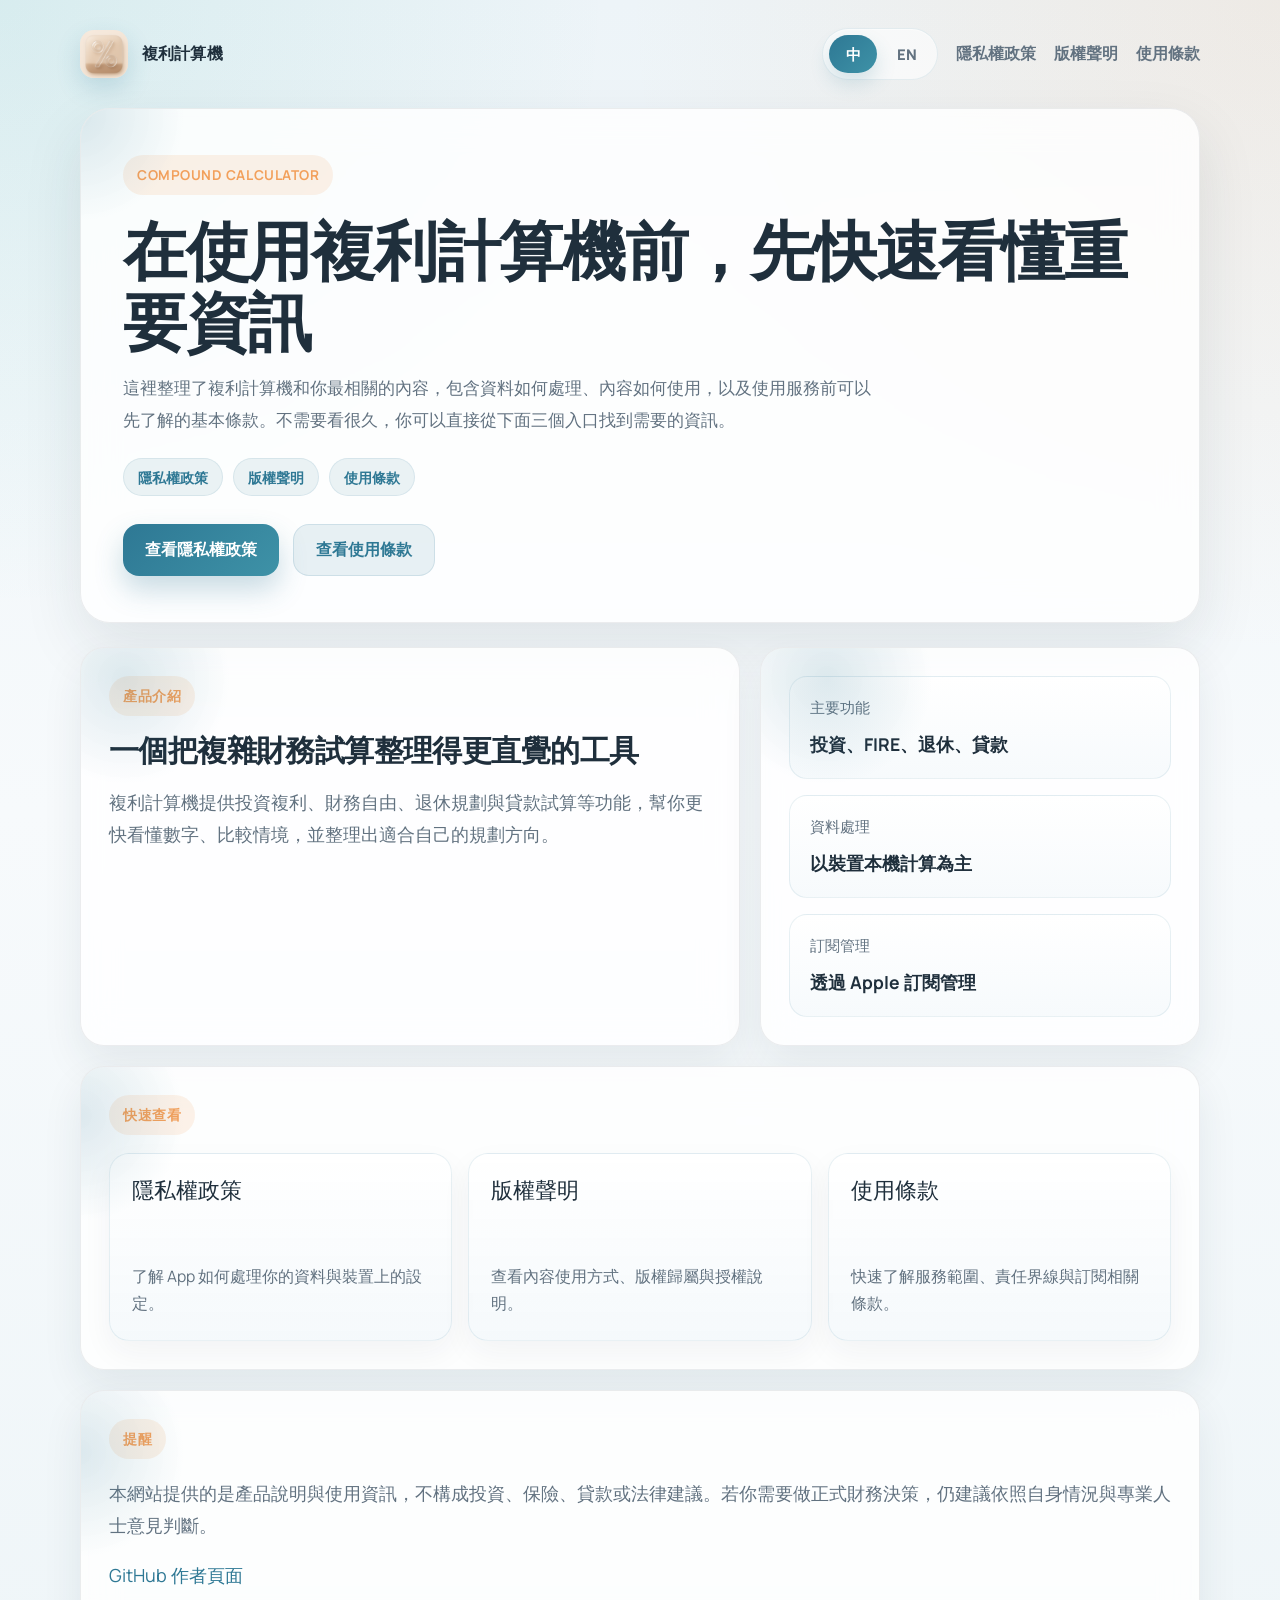
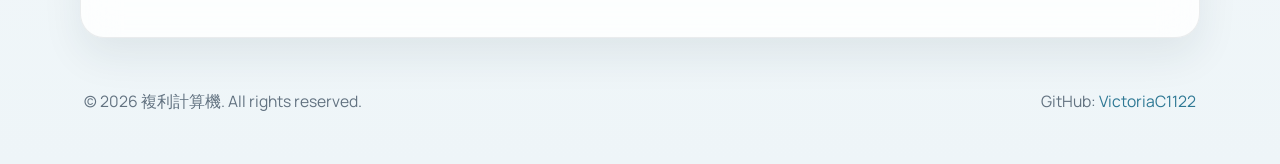
==== index.html @ ba9d3acc "Refine home copy and align legal cards" ====
<!doctype html>
<html lang="zh-Hant" data-page="home">
<head>
  <meta charset="utf-8">
  <meta name="viewport" content="width=device-width, initial-scale=1">
  <title>複利計算機｜隱私與使用說明</title>
  <meta name="description" content="複利計算機的官方網站，提供隱私權政策、版權聲明與產品使用說明。">
  <link rel="icon" type="image/png" href="assets/app-icon.png">
  <link rel="preconnect" href="https://fonts.googleapis.com">
  <link rel="preconnect" href="https://fonts.gstatic.com" crossorigin>
  <link href="https://fonts.googleapis.com/css2?family=Playfair+Display:wght@600;700&family=Manrope:wght@400;500;600;700;800&display=swap" rel="stylesheet">
  <link rel="stylesheet" href="styles.css">
</head>
<body>
  <div class="site-shell">
    <header class="hero">
      <nav class="topbar">
        <a class="brand" href="./index.html">
          <img src="assets/app-icon.png" alt="複利計算機 App Icon" class="brand-icon">
          <span data-i18n="brandName">複利計算機</span>
        </a>
        <div class="topbar-actions">
          <div class="lang-switcher" role="group" aria-label="Language switcher">
            <button class="lang-btn active" type="button" data-lang="zh">中</button>
            <button class="lang-btn" type="button" data-lang="en">EN</button>
          </div>
          <div class="nav-links">
            <a href="./privacy.html" data-i18n="navPrivacy">隱私權政策</a>
            <a href="./copyright.html" data-i18n="navCopyright">版權聲明</a>
            <a href="./terms.html" data-i18n="navTerms">使用條款</a>
          </div>
        </div>
      </nav>

      <section class="hero-panel deluxe">
        <div class="eyebrow" data-i18n="heroEyebrow">Compound Calculator</div>
        <h1 data-i18n="heroTitle">在使用複利計算機前，先快速看懂重要資訊</h1>
        <p class="hero-copy" data-i18n="heroCopy">
          這裡整理了複利計算機和你最相關的內容，包含資料如何處理、內容如何使用，以及使用服務前可以先了解的基本條款。
          不需要看很久，你可以直接從下面三個入口找到需要的資訊。
        </p>
        <div class="hero-highlights">
          <span data-i18n="highlightOne">Privacy Policy</span>
          <span data-i18n="highlightTwo">Copyright Notice</span>
          <span data-i18n="highlightThree">Terms of Use</span>
        </div>
        <div class="hero-actions">
          <a class="button primary" href="./privacy.html" data-i18n="ctaPrivacy">查看隱私權政策</a>
          <a class="button secondary" href="./terms.html" data-i18n="ctaTerms">查看使用條款</a>
        </div>
      </section>
    </header>

    <main class="content-grid">
      <section class="card card-feature">
        <div class="card-kicker" data-i18n="featureEyebrow">產品介紹</div>
        <h2 data-i18n="featureTitle">一個把複雜財務試算整理得更直覺的工具</h2>
        <p data-i18n="featureCopy">
          複利計算機提供投資複利、財務自由、退休規劃與貸款試算等功能，
          幫你更快看懂數字、比較情境，並整理出適合自己的規劃方向。
        </p>
      </section>

      <section class="card metrics-card">
        <div class="metric">
          <span class="metric-label" data-i18n="metricOneLabel">主要功能</span>
          <strong data-i18n="metricOneValue">投資、FIRE、退休、貸款</strong>
        </div>
        <div class="metric">
          <span class="metric-label" data-i18n="metricTwoLabel">資料處理</span>
          <strong data-i18n="metricTwoValue">以裝置本機計算為主</strong>
        </div>
        <div class="metric">
          <span class="metric-label" data-i18n="metricThreeLabel">訂閱管理</span>
          <strong data-i18n="metricThreeValue">透過 Apple 訂閱管理</strong>
        </div>
      </section>

      <section class="card legal-card-group">
        <div class="card-kicker" data-i18n="linksEyebrow">快速查看</div>
        <div class="legal-grid">
          <a class="legal-link-card" href="./privacy.html">
            <span class="legal-link-title" data-i18n="linksPrivacy">隱私權政策</span>
            <span class="legal-link-copy" data-i18n="linksPrivacyCopy">了解 App 如何處理你的資料與裝置上的設定。</span>
          </a>
          <a class="legal-link-card" href="./copyright.html">
            <span class="legal-link-title" data-i18n="linksCopyright">版權聲明</span>
            <span class="legal-link-copy" data-i18n="linksCopyrightCopy">查看內容使用方式、版權歸屬與授權說明。</span>
          </a>
          <a class="legal-link-card" href="./terms.html">
            <span class="legal-link-title" data-i18n="linksTerms">使用條款</span>
            <span class="legal-link-copy" data-i18n="linksTermsCopy">快速了解服務範圍、責任界線與訂閱相關條款。</span>
          </a>
        </div>
      </section>

      <section class="card note-card">
        <div class="card-kicker" data-i18n="noteEyebrow">提醒</div>
        <p data-i18n="noteCopy">
          本網站提供的是產品說明與使用資訊，不構成投資、保險、貸款或法律建議。
          若你需要做正式財務決策，仍建議依照自身情況與專業人士意見判斷。
        </p>
        <p class="note-link-row"><a href="https://github.com/VictoriaC1122" target="_blank" rel="noreferrer" data-i18n="linksGithub">GitHub 作者頁面</a></p>
      </section>
    </main>

    <footer class="site-footer">
      <p data-i18n="footerCopy">© 2026 複利計算機. All rights reserved.</p>
      <p data-i18n="footerGithub">GitHub: <a href="https://github.com/VictoriaC1122" target="_blank" rel="noreferrer">VictoriaC1122</a></p>
    </footer>
  </div>
  <script src="script.js"></script>
</body>
</html>
---- styles.css ----
:root {
  --primary: #2e7894;
  --secondary: #1aa89e;
  --accent: #f2a05c;
  --success: #2ca458;
  --warning: #c85a42;
  --bg: #f3f7fa;
  --card: rgba(255, 255, 255, 0.82);
  --line: rgba(15, 27, 39, 0.08);
  --text: #1f2f3c;
  --subtext: #627280;
  --hero-glow: rgba(46, 120, 148, 0.16);
  --radius-xl: 30px;
  --radius-lg: 24px;
  --radius-md: 18px;
  --shadow-soft: 0 24px 60px rgba(31, 47, 60, 0.10);
  --shadow-card: 0 18px 40px rgba(31, 47, 60, 0.08);
}

* {
  box-sizing: border-box;
}

html {
  scroll-behavior: smooth;
}

body {
  margin: 0;
  min-height: 100vh;
  color: var(--text);
  background:
    radial-gradient(circle at top left, rgba(26, 168, 158, 0.10), transparent 28%),
    radial-gradient(circle at top right, rgba(242, 160, 92, 0.12), transparent 30%),
    linear-gradient(180deg, #edf4f8 0%, #f7fafc 46%, #eef5f8 100%);
  font-family: "Manrope", "Avenir Next", "SF Pro Display", "PingFang TC", "Noto Sans TC", sans-serif;
  font-size: 18px;
  line-height: 1.78;
}

a {
  color: var(--primary);
  text-decoration: none;
}

a:hover {
  text-decoration: underline;
}

.site-shell {
  width: min(1120px, calc(100% - 32px));
  margin: 0 auto;
  padding: 28px 0 48px;
}

.topbar {
  display: flex;
  align-items: center;
  justify-content: space-between;
  gap: 24px;
  margin-bottom: 28px;
}

.topbar-actions {
  display: flex;
  align-items: center;
  gap: 18px;
  flex-wrap: wrap;
}

.brand {
  display: inline-flex;
  align-items: center;
  gap: 14px;
  color: var(--text);
  font-weight: 700;
  font-size: 1.02rem;
  letter-spacing: 0.01em;
}

.brand:hover {
  text-decoration: none;
}

.brand-icon {
  width: 48px;
  height: 48px;
  border-radius: 14px;
  box-shadow: 0 10px 24px rgba(46, 120, 148, 0.20);
}

.nav-links {
  display: flex;
  align-items: center;
  gap: 18px;
  flex-wrap: wrap;
}

.lang-switcher {
  display: inline-flex;
  align-items: center;
  gap: 6px;
  padding: 6px;
  border-radius: 999px;
  background: rgba(255, 255, 255, 0.58);
  border: 1px solid rgba(46, 120, 148, 0.10);
  box-shadow: inset 0 1px 0 rgba(255, 255, 255, 0.45);
}

.lang-btn {
  appearance: none;
  border: 0;
  min-width: 48px;
  height: 38px;
  border-radius: 999px;
  background: transparent;
  color: var(--subtext);
  font: inherit;
  font-size: 0.92rem;
  font-weight: 800;
  cursor: pointer;
  transition: all 0.18s ease;
}

.lang-btn.active {
  background: linear-gradient(135deg, var(--primary), #3e92a7);
  color: #fff;
  box-shadow: 0 10px 20px rgba(46, 120, 148, 0.18);
}

.nav-links a {
  color: var(--subtext);
  font-weight: 600;
  font-size: 0.98rem;
}

.nav-links a[aria-current="page"] {
  color: var(--primary);
}

.hero,
.subpage-hero {
  position: relative;
}

.hero-panel,
.doc-card,
.card {
  position: relative;
  overflow: hidden;
  border: 1px solid var(--line);
  background: var(--card);
  backdrop-filter: blur(18px);
  -webkit-backdrop-filter: blur(18px);
  box-shadow: var(--shadow-card);
}

.hero-panel {
  padding: 40px;
  border-radius: var(--radius-xl);
  box-shadow: var(--shadow-soft);
}

.hero-panel.deluxe {
  padding: 46px 42px;
}

.hero-panel::before,
.doc-card::before,
.card::before {
  content: "";
  position: absolute;
  inset: -20% auto auto -10%;
  width: 220px;
  height: 220px;
  background: radial-gradient(circle, var(--hero-glow), transparent 68%);
  pointer-events: none;
}

.hero-panel.compact {
  padding: 34px 36px;
}

.eyebrow,
.card-kicker {
  display: inline-flex;
  align-items: center;
  padding: 8px 14px;
  border-radius: 999px;
  background: rgba(242, 160, 92, 0.14);
  color: var(--accent);
  font-size: 0.85rem;
  font-weight: 700;
  letter-spacing: 0.04em;
  text-transform: uppercase;
}

h1,
h2 {
  margin: 0;
  letter-spacing: -0.02em;
}

h1 {
  margin-top: 18px;
  font-family: "Playfair Display", "Times New Roman", serif;
  font-size: clamp(2.2rem, 5vw, 4.2rem);
  line-height: 1.1;
}

h2 {
  margin-top: 14px;
  font-family: "Playfair Display", "Times New Roman", serif;
  font-size: clamp(1.28rem, 2.4vw, 1.85rem);
  line-height: 1.28;
}

.hero-copy,
.card p,
.doc-card p,
.doc-card li {
  color: var(--subtext);
}

.hero-copy {
  max-width: 760px;
  margin: 18px 0 0;
  font-size: 1.08rem;
  line-height: 1.86;
}

.hero-actions {
  display: flex;
  gap: 14px;
  flex-wrap: wrap;
  margin-top: 28px;
}

.compact-actions {
  margin-top: 20px;
}

.hero-highlights {
  display: flex;
  flex-wrap: wrap;
  gap: 10px;
  margin-top: 22px;
}

.hero-highlights span {
  display: inline-flex;
  align-items: center;
  min-height: 38px;
  padding: 0 14px;
  border-radius: 999px;
  background: rgba(46, 120, 148, 0.09);
  border: 1px solid rgba(46, 120, 148, 0.10);
  color: var(--primary);
  font-size: 0.88rem;
  font-weight: 700;
}

.button {
  display: inline-flex;
  align-items: center;
  justify-content: center;
  min-height: 52px;
  padding: 0 22px;
  border-radius: 16px;
  font-weight: 700;
  font-size: 0.98rem;
  transition: transform 0.18s ease, box-shadow 0.18s ease, opacity 0.18s ease;
}

.button:hover {
  text-decoration: none;
  transform: translateY(-1px);
}

.button.primary {
  color: #fff;
  background: linear-gradient(135deg, var(--primary), #3e92a7);
  box-shadow: 0 14px 28px rgba(46, 120, 148, 0.26);
}

.button.secondary {
  color: var(--primary);
  background: rgba(46, 120, 148, 0.10);
  border: 1px solid rgba(46, 120, 148, 0.14);
}

.content-grid {
  display: grid;
  grid-template-columns: 1.2fr 0.8fr;
  gap: 20px;
  margin-top: 24px;
}

.card {
  border-radius: var(--radius-lg);
  padding: 28px;
}

.metrics-card {
  display: grid;
  gap: 16px;
}

.metric {
  padding: 18px 20px;
  border-radius: 18px;
  background: linear-gradient(180deg, rgba(255, 255, 255, 0.7), rgba(243, 248, 251, 0.7));
  border: 1px solid rgba(46, 120, 148, 0.10);
}

.metric-label {
  display: block;
  margin-bottom: 6px;
  color: var(--subtext);
  font-size: 0.94rem;
}

.metric strong {
  font-size: 1.1rem;
  line-height: 1.42;
}

.links-card,
.note-card {
  min-height: 100%;
}

.legal-card-group,
.note-card {
  grid-column: 1 / -1;
}

.legal-grid {
  display: grid;
  grid-template-columns: repeat(3, minmax(0, 1fr));
  gap: 16px;
  margin-top: 18px;
}

.legal-link-card {
  display: flex;
  flex-direction: column;
  justify-content: space-between;
  min-height: 188px;
  padding: 22px;
  border-radius: 20px;
  background: linear-gradient(180deg, rgba(255, 255, 255, 0.78), rgba(243, 248, 251, 0.82));
  border: 1px solid rgba(46, 120, 148, 0.10);
  box-shadow: 0 12px 30px rgba(31, 47, 60, 0.05);
  color: var(--text);
}

.legal-link-card:hover {
  text-decoration: none;
  transform: translateY(-2px);
  box-shadow: 0 18px 36px rgba(31, 47, 60, 0.08);
}

.legal-link-title {
  display: block;
  font-family: "Playfair Display", "Times New Roman", serif;
  font-size: 1.38rem;
  line-height: 1.24;
  color: var(--text);
}

.legal-link-copy {
  display: block;
  margin-top: 14px;
  color: var(--subtext);
  font-size: 0.98rem;
  line-height: 1.75;
}

.link-list {
  margin: 18px 0 0;
  padding-left: 18px;
}

.link-list li + li {
  margin-top: 10px;
}

.document {
  display: grid;
  gap: 18px;
  margin-top: 24px;
  max-width: 920px;
}

.doc-card {
  border-radius: 24px;
  padding: 34px 34px 32px;
}

.doc-card h2 {
  margin-bottom: 14px;
}

.doc-card p,
.doc-card li {
  font-size: 1.04rem;
  line-height: 1.9;
}

.doc-card ul {
  margin: 16px 0 0;
  padding-left: 24px;
}

.doc-card li + li {
  margin-top: 12px;
}

.site-footer {
  display: flex;
  justify-content: space-between;
  gap: 16px;
  flex-wrap: wrap;
  margin-top: 28px;
  padding: 22px 4px 0;
  color: var(--subtext);
  font-size: 0.98rem;
}

.site-footer p {
  margin: 0;
}

.note-link-row {
  margin-top: 16px;
}

@media (max-width: 880px) {
  .content-grid {
    grid-template-columns: 1fr;
  }

  .legal-grid {
    grid-template-columns: 1fr;
  }

  .hero-panel {
    padding: 30px 24px;
  }

  .hero-panel.compact {
    padding: 28px 24px;
  }

  .hero-panel.deluxe {
    padding: 32px 24px;
  }

  .card,
  .doc-card {
    padding: 24px 20px;
  }

  .document {
    max-width: 100%;
  }
}

@media (max-width: 640px) {
  body {
    font-size: 16.5px;
    line-height: 1.72;
  }

  .site-shell {
    width: min(100% - 20px, 1120px);
    padding-top: 18px;
  }

  .topbar {
    align-items: flex-start;
    flex-direction: column;
    gap: 16px;
  }

  .topbar-actions {
    width: 100%;
    justify-content: space-between;
  }

  .brand-icon {
    width: 42px;
    height: 42px;
  }

  h1 {
    font-size: 2rem;
    line-height: 1.12;
  }

  h2 {
    font-size: 1.28rem;
  }

  .hero-copy {
    font-size: 1rem;
    line-height: 1.8;
  }

  .doc-card {
    padding: 26px 20px 24px;
  }

  .doc-card p,
  .doc-card li {
    font-size: 1rem;
    line-height: 1.82;
  }

  .nav-links {
    gap: 12px;
  }

  .button {
    width: 100%;
  }
}
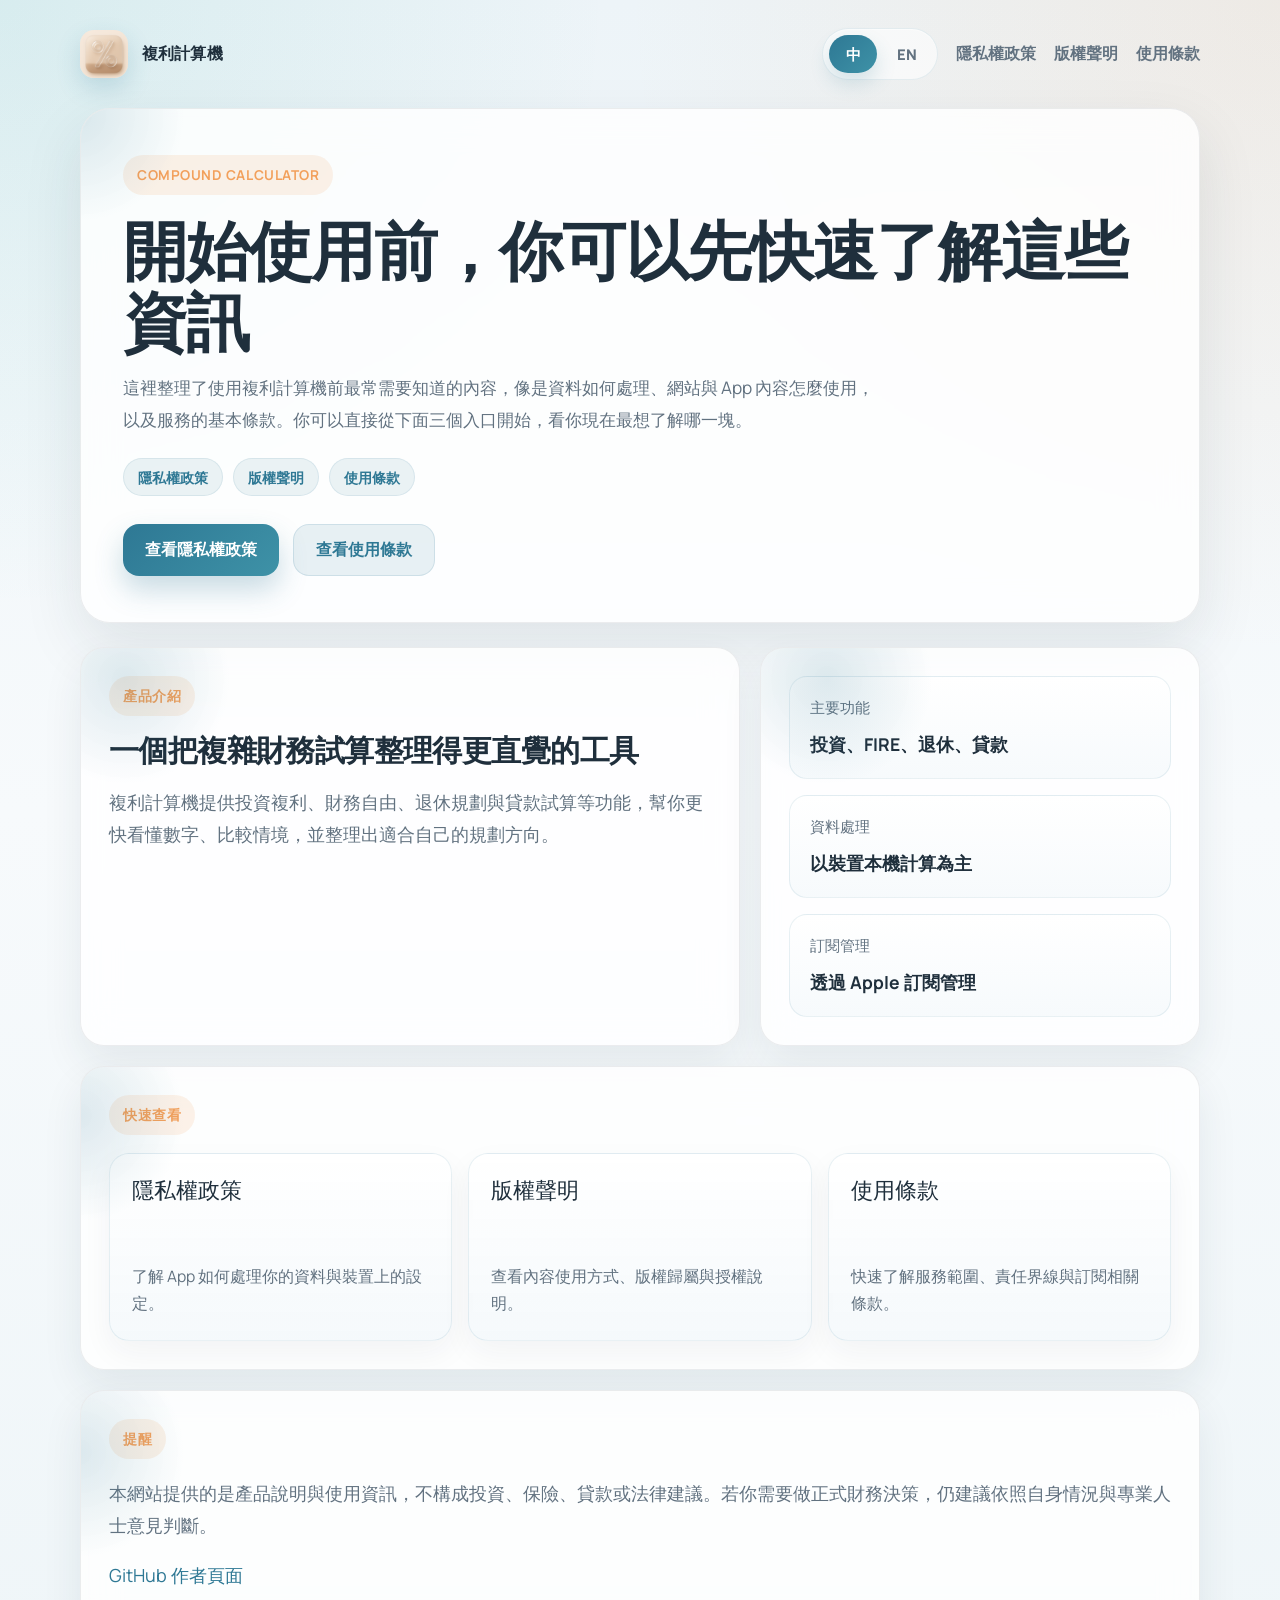
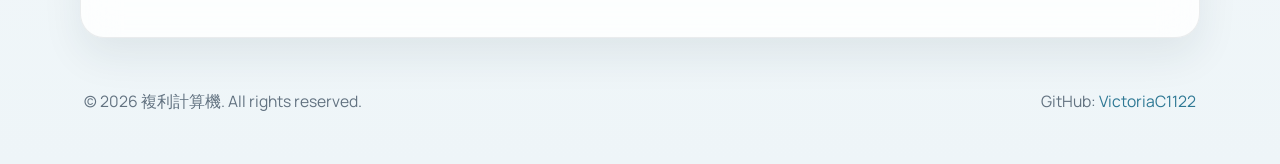
==== commit 5c0ab643: "Make home and copyright copy more user-facing" ====
--- a/index.html
+++ b/index.html
@@ -3,8 +3,8 @@
 <head>
   <meta charset="utf-8">
   <meta name="viewport" content="width=device-width, initial-scale=1">
-  <title>複利計算機｜隱私與使用說明</title>
-  <meta name="description" content="複利計算機的官方網站，提供隱私權政策、版權聲明與產品使用說明。">
+  <title>複利計算機｜使用前快速了解</title>
+  <meta name="description" content="開始使用複利計算機前，先快速了解隱私、內容使用方式與基本條款。">
   <link rel="icon" type="image/png" href="assets/app-icon.png">
   <link rel="preconnect" href="https://fonts.googleapis.com">
   <link rel="preconnect" href="https://fonts.gstatic.com" crossorigin>
@@ -34,10 +34,10 @@
 
       <section class="hero-panel deluxe">
         <div class="eyebrow" data-i18n="heroEyebrow">Compound Calculator</div>
-        <h1 data-i18n="heroTitle">在使用複利計算機前，先快速看懂重要資訊</h1>
+        <h1 data-i18n="heroTitle">開始使用前，你可以先快速了解這些資訊</h1>
         <p class="hero-copy" data-i18n="heroCopy">
-          這裡整理了複利計算機和你最相關的內容，包含資料如何處理、內容如何使用，以及使用服務前可以先了解的基本條款。
-          不需要看很久，你可以直接從下面三個入口找到需要的資訊。
+          這裡整理了使用複利計算機前最常需要知道的內容，像是資料如何處理、網站與 App 內容怎麼使用，以及服務的基本條款。
+          你可以直接從下面三個入口開始，看你現在最想了解哪一塊。
         </p>
         <div class="hero-highlights">
           <span data-i18n="highlightOne">Privacy Policy</span>
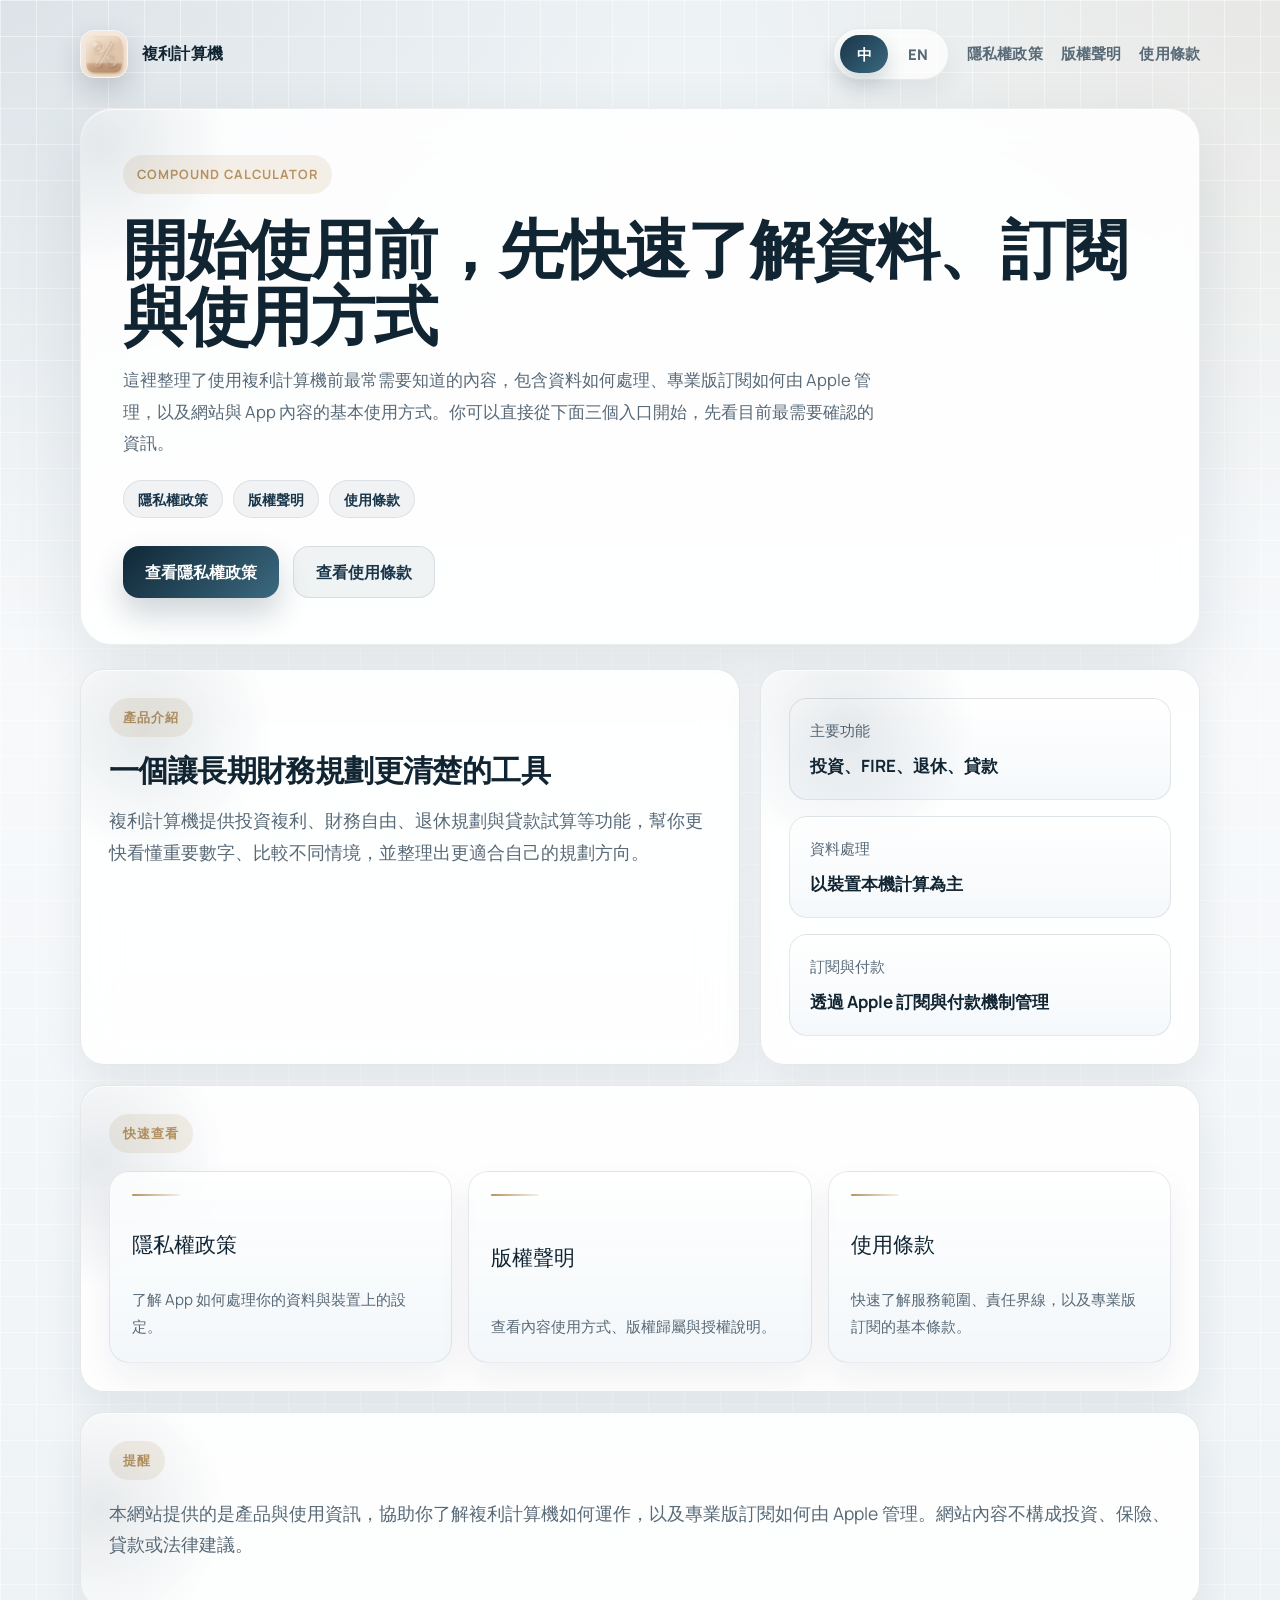
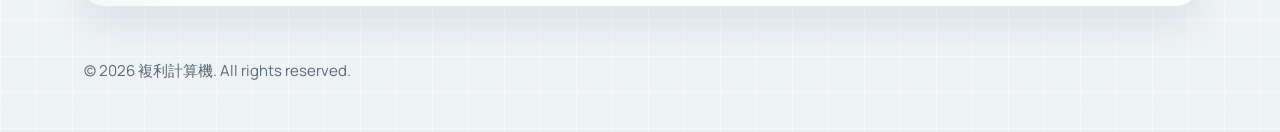
==== commit 2aa32acd: "Polish legal site copy and styling" ====
--- a/index.html
+++ b/index.html
@@ -4,7 +4,7 @@
   <meta charset="utf-8">
   <meta name="viewport" content="width=device-width, initial-scale=1">
   <title>複利計算機｜使用前快速了解</title>
-  <meta name="description" content="開始使用複利計算機前，先快速了解隱私、內容使用方式與基本條款。">
+  <meta name="description" content="開始使用複利計算機前，先快速了解隱私、訂閱、內容使用方式與基本條款。">
   <link rel="icon" type="image/png" href="assets/app-icon.png">
   <link rel="preconnect" href="https://fonts.googleapis.com">
   <link rel="preconnect" href="https://fonts.gstatic.com" crossorigin>
@@ -34,10 +34,10 @@
 
       <section class="hero-panel deluxe">
         <div class="eyebrow" data-i18n="heroEyebrow">Compound Calculator</div>
-        <h1 data-i18n="heroTitle">開始使用前，你可以先快速了解這些資訊</h1>
+        <h1 data-i18n="heroTitle">開始使用前，先快速了解資料、訂閱與使用方式</h1>
         <p class="hero-copy" data-i18n="heroCopy">
-          這裡整理了使用複利計算機前最常需要知道的內容，像是資料如何處理、網站與 App 內容怎麼使用，以及服務的基本條款。
-          你可以直接從下面三個入口開始，看你現在最想了解哪一塊。
+          這裡整理了使用複利計算機前最常需要知道的內容，包含資料如何處理、專業版訂閱如何由 Apple 管理，以及網站與 App 內容的基本使用方式。
+          你可以直接從下面三個入口開始，先看目前最需要確認的資訊。
         </p>
         <div class="hero-highlights">
           <span data-i18n="highlightOne">Privacy Policy</span>
@@ -100,13 +100,11 @@
           本網站提供的是產品說明與使用資訊，不構成投資、保險、貸款或法律建議。
           若你需要做正式財務決策，仍建議依照自身情況與專業人士意見判斷。
         </p>
-        <p class="note-link-row"><a href="https://github.com/VictoriaC1122" target="_blank" rel="noreferrer" data-i18n="linksGithub">GitHub 作者頁面</a></p>
       </section>
     </main>
 
     <footer class="site-footer">
       <p data-i18n="footerCopy">© 2026 複利計算機. All rights reserved.</p>
-      <p data-i18n="footerGithub">GitHub: <a href="https://github.com/VictoriaC1122" target="_blank" rel="noreferrer">VictoriaC1122</a></p>
     </footer>
   </div>
   <script src="script.js"></script>
--- a/styles.css
+++ b/styles.css
@@ -1,20 +1,23 @@
 :root {
-  --primary: #2e7894;
-  --secondary: #1aa89e;
-  --accent: #f2a05c;
-  --success: #2ca458;
-  --warning: #c85a42;
-  --bg: #f3f7fa;
-  --card: rgba(255, 255, 255, 0.82);
-  --line: rgba(15, 27, 39, 0.08);
-  --text: #1f2f3c;
-  --subtext: #627280;
-  --hero-glow: rgba(46, 120, 148, 0.16);
-  --radius-xl: 30px;
+  --primary: #18354a;
+  --primary-strong: #102737;
+  --secondary: #3b697f;
+  --accent: #b8935f;
+  --accent-soft: rgba(184, 147, 95, 0.14);
+  --success: #2f6d58;
+  --warning: #9c5c48;
+  --bg: #eef3f6;
+  --card: rgba(255, 255, 255, 0.88);
+  --line: rgba(16, 39, 55, 0.10);
+  --line-strong: rgba(16, 39, 55, 0.16);
+  --text: #112432;
+  --subtext: #586977;
+  --hero-glow: rgba(24, 53, 74, 0.10);
+  --radius-xl: 32px;
   --radius-lg: 24px;
   --radius-md: 18px;
-  --shadow-soft: 0 24px 60px rgba(31, 47, 60, 0.10);
-  --shadow-card: 0 18px 40px rgba(31, 47, 60, 0.08);
+  --shadow-soft: 0 26px 70px rgba(17, 36, 50, 0.10);
+  --shadow-card: 0 18px 42px rgba(17, 36, 50, 0.08);
 }
 
 * {
@@ -30,12 +33,15 @@
   min-height: 100vh;
   color: var(--text);
   background:
-    radial-gradient(circle at top left, rgba(26, 168, 158, 0.10), transparent 28%),
-    radial-gradient(circle at top right, rgba(242, 160, 92, 0.12), transparent 30%),
-    linear-gradient(180deg, #edf4f8 0%, #f7fafc 46%, #eef5f8 100%);
+    linear-gradient(rgba(255, 255, 255, 0.45) 1px, transparent 1px),
+    linear-gradient(90deg, rgba(255, 255, 255, 0.45) 1px, transparent 1px),
+    radial-gradient(circle at top left, rgba(24, 53, 74, 0.08), transparent 30%),
+    radial-gradient(circle at top right, rgba(184, 147, 95, 0.10), transparent 26%),
+    linear-gradient(180deg, #edf2f5 0%, #f7f9fb 42%, #edf2f5 100%);
+  background-size: 36px 36px, 36px 36px, auto, auto, auto;
   font-family: "Manrope", "Avenir Next", "SF Pro Display", "PingFang TC", "Noto Sans TC", sans-serif;
-  font-size: 18px;
-  line-height: 1.78;
+  font-size: 17.5px;
+  line-height: 1.8;
 }
 
 a {
@@ -73,9 +79,9 @@
   align-items: center;
   gap: 14px;
   color: var(--text);
-  font-weight: 700;
+  font-weight: 800;
   font-size: 1.02rem;
-  letter-spacing: 0.01em;
+  letter-spacing: 0.015em;
 }
 
 .brand:hover {
@@ -86,7 +92,8 @@
   width: 48px;
   height: 48px;
   border-radius: 14px;
-  box-shadow: 0 10px 24px rgba(46, 120, 148, 0.20);
+  box-shadow: 0 12px 28px rgba(16, 39, 55, 0.18);
+  border: 1px solid rgba(255, 255, 255, 0.65);
 }
 
 .nav-links {
@@ -102,9 +109,9 @@
   gap: 6px;
   padding: 6px;
   border-radius: 999px;
-  background: rgba(255, 255, 255, 0.58);
-  border: 1px solid rgba(46, 120, 148, 0.10);
-  box-shadow: inset 0 1px 0 rgba(255, 255, 255, 0.45);
+  background: rgba(255, 255, 255, 0.72);
+  border: 1px solid rgba(16, 39, 55, 0.08);
+  box-shadow: 0 12px 24px rgba(17, 36, 50, 0.06);
 }
 
 .lang-btn {
@@ -123,15 +130,16 @@
 }
 
 .lang-btn.active {
-  background: linear-gradient(135deg, var(--primary), #3e92a7);
+  background: linear-gradient(135deg, var(--primary), var(--secondary));
   color: #fff;
-  box-shadow: 0 10px 20px rgba(46, 120, 148, 0.18);
+  box-shadow: 0 10px 20px rgba(24, 53, 74, 0.18);
 }
 
 .nav-links a {
   color: var(--subtext);
-  font-weight: 600;
-  font-size: 0.98rem;
+  font-weight: 700;
+  font-size: 0.94rem;
+  letter-spacing: 0.01em;
 }
 
 .nav-links a[aria-current="page"] {
@@ -159,6 +167,7 @@
   padding: 40px;
   border-radius: var(--radius-xl);
   box-shadow: var(--shadow-soft);
+  border-color: rgba(16, 39, 55, 0.08);
 }
 
 .hero-panel.deluxe {
@@ -170,11 +179,22 @@
 .card::before {
   content: "";
   position: absolute;
-  inset: -20% auto auto -10%;
-  width: 220px;
-  height: 220px;
-  background: radial-gradient(circle, var(--hero-glow), transparent 68%);
+  inset: -18% auto auto -10%;
+  width: 260px;
+  height: 260px;
+  background: radial-gradient(circle, var(--hero-glow), transparent 70%);
   pointer-events: none;
+}
+
+.hero-panel::after,
+.doc-card::after,
+.card::after {
+  content: "";
+  position: absolute;
+  inset: 0;
+  border-radius: inherit;
+  pointer-events: none;
+  box-shadow: inset 0 1px 0 rgba(255, 255, 255, 0.7);
 }
 
 .hero-panel.compact {
@@ -187,11 +207,11 @@
   align-items: center;
   padding: 8px 14px;
   border-radius: 999px;
-  background: rgba(242, 160, 92, 0.14);
+  background: var(--accent-soft);
   color: var(--accent);
-  font-size: 0.85rem;
+  font-size: 0.8rem;
   font-weight: 700;
-  letter-spacing: 0.04em;
+  letter-spacing: 0.08em;
   text-transform: uppercase;
 }
 
@@ -205,14 +225,14 @@
   margin-top: 18px;
   font-family: "Playfair Display", "Times New Roman", serif;
   font-size: clamp(2.2rem, 5vw, 4.2rem);
-  line-height: 1.1;
+  line-height: 1.05;
 }
 
 h2 {
   margin-top: 14px;
   font-family: "Playfair Display", "Times New Roman", serif;
   font-size: clamp(1.28rem, 2.4vw, 1.85rem);
-  line-height: 1.28;
+  line-height: 1.24;
 }
 
 .hero-copy,
@@ -225,8 +245,8 @@
 .hero-copy {
   max-width: 760px;
   margin: 18px 0 0;
-  font-size: 1.08rem;
-  line-height: 1.86;
+  font-size: 1.04rem;
+  line-height: 1.88;
 }
 
 .hero-actions {
@@ -253,8 +273,8 @@
   min-height: 38px;
   padding: 0 14px;
   border-radius: 999px;
-  background: rgba(46, 120, 148, 0.09);
-  border: 1px solid rgba(46, 120, 148, 0.10);
+  background: rgba(24, 53, 74, 0.06);
+  border: 1px solid rgba(24, 53, 74, 0.09);
   color: var(--primary);
   font-size: 0.88rem;
   font-weight: 700;
@@ -279,14 +299,14 @@
 
 .button.primary {
   color: #fff;
-  background: linear-gradient(135deg, var(--primary), #3e92a7);
-  box-shadow: 0 14px 28px rgba(46, 120, 148, 0.26);
+  background: linear-gradient(135deg, var(--primary-strong), var(--secondary));
+  box-shadow: 0 16px 32px rgba(16, 39, 55, 0.20);
 }
 
 .button.secondary {
   color: var(--primary);
-  background: rgba(46, 120, 148, 0.10);
-  border: 1px solid rgba(46, 120, 148, 0.14);
+  background: rgba(24, 53, 74, 0.06);
+  border: 1px solid rgba(24, 53, 74, 0.12);
 }
 
 .content-grid {
@@ -309,20 +329,21 @@
 .metric {
   padding: 18px 20px;
   border-radius: 18px;
-  background: linear-gradient(180deg, rgba(255, 255, 255, 0.7), rgba(243, 248, 251, 0.7));
-  border: 1px solid rgba(46, 120, 148, 0.10);
+  background: linear-gradient(180deg, rgba(255, 255, 255, 0.78), rgba(243, 247, 250, 0.84));
+  border: 1px solid rgba(16, 39, 55, 0.10);
+  box-shadow: inset 0 1px 0 rgba(255, 255, 255, 0.7);
 }
 
 .metric-label {
   display: block;
   margin-bottom: 6px;
   color: var(--subtext);
-  font-size: 0.94rem;
+  font-size: 0.92rem;
 }
 
 .metric strong {
-  font-size: 1.1rem;
-  line-height: 1.42;
+  font-size: 1.06rem;
+  line-height: 1.48;
 }
 
 .links-card,
@@ -346,35 +367,45 @@
   display: flex;
   flex-direction: column;
   justify-content: space-between;
-  min-height: 188px;
+  min-height: 192px;
   padding: 22px;
   border-radius: 20px;
-  background: linear-gradient(180deg, rgba(255, 255, 255, 0.78), rgba(243, 248, 251, 0.82));
-  border: 1px solid rgba(46, 120, 148, 0.10);
-  box-shadow: 0 12px 30px rgba(31, 47, 60, 0.05);
+  background: linear-gradient(180deg, rgba(255, 255, 255, 0.84), rgba(241, 246, 249, 0.88));
+  border: 1px solid rgba(16, 39, 55, 0.09);
+  box-shadow: 0 16px 34px rgba(17, 36, 50, 0.06);
   color: var(--text);
 }
 
 .legal-link-card:hover {
   text-decoration: none;
   transform: translateY(-2px);
-  box-shadow: 0 18px 36px rgba(31, 47, 60, 0.08);
+  box-shadow: 0 22px 42px rgba(17, 36, 50, 0.09);
 }
 
 .legal-link-title {
   display: block;
   font-family: "Playfair Display", "Times New Roman", serif;
-  font-size: 1.38rem;
-  line-height: 1.24;
+  font-size: 1.32rem;
+  line-height: 1.28;
   color: var(--text);
+}
+
+.legal-link-card::before {
+  content: "";
+  display: block;
+  width: 48px;
+  height: 2px;
+  margin-bottom: 18px;
+  border-radius: 999px;
+  background: linear-gradient(90deg, var(--accent), rgba(184, 147, 95, 0.12));
 }
 
 .legal-link-copy {
   display: block;
   margin-top: 14px;
   color: var(--subtext);
-  font-size: 0.98rem;
-  line-height: 1.75;
+  font-size: 0.95rem;
+  line-height: 1.78;
 }
 
 .link-list {
@@ -390,22 +421,25 @@
   display: grid;
   gap: 18px;
   margin-top: 24px;
-  max-width: 920px;
+  width: 100%;
+  max-width: 100%;
 }
 
 .doc-card {
   border-radius: 24px;
-  padding: 34px 34px 32px;
+  padding: 32px 34px 30px;
+  border-color: rgba(16, 39, 55, 0.09);
 }
 
 .doc-card h2 {
   margin-bottom: 14px;
+  color: var(--primary-strong);
 }
 
 .doc-card p,
 .doc-card li {
-  font-size: 1.04rem;
-  line-height: 1.9;
+  font-size: 1rem;
+  line-height: 1.92;
 }
 
 .doc-card ul {
@@ -425,7 +459,22 @@
   margin-top: 28px;
   padding: 22px 4px 0;
   color: var(--subtext);
-  font-size: 0.98rem;
+  font-size: 0.94rem;
+}
+
+.document .doc-card + .doc-card {
+  margin-top: 2px;
+}
+
+.card,
+.doc-card {
+  position: relative;
+}
+
+.card > *:not(:first-child),
+.doc-card > *:not(:first-child) {
+  position: relative;
+  z-index: 1;
 }
 
 .site-footer p {
@@ -469,8 +518,8 @@
 
 @media (max-width: 640px) {
   body {
-    font-size: 16.5px;
-    line-height: 1.72;
+    font-size: 16px;
+    line-height: 1.76;
   }
 
   .site-shell {
@@ -504,8 +553,8 @@
   }
 
   .hero-copy {
-    font-size: 1rem;
-    line-height: 1.8;
+    font-size: 0.98rem;
+    line-height: 1.82;
   }
 
   .doc-card {
@@ -514,8 +563,8 @@
 
   .doc-card p,
   .doc-card li {
-    font-size: 1rem;
-    line-height: 1.82;
+    font-size: 0.98rem;
+    line-height: 1.84;
   }
 
   .nav-links {
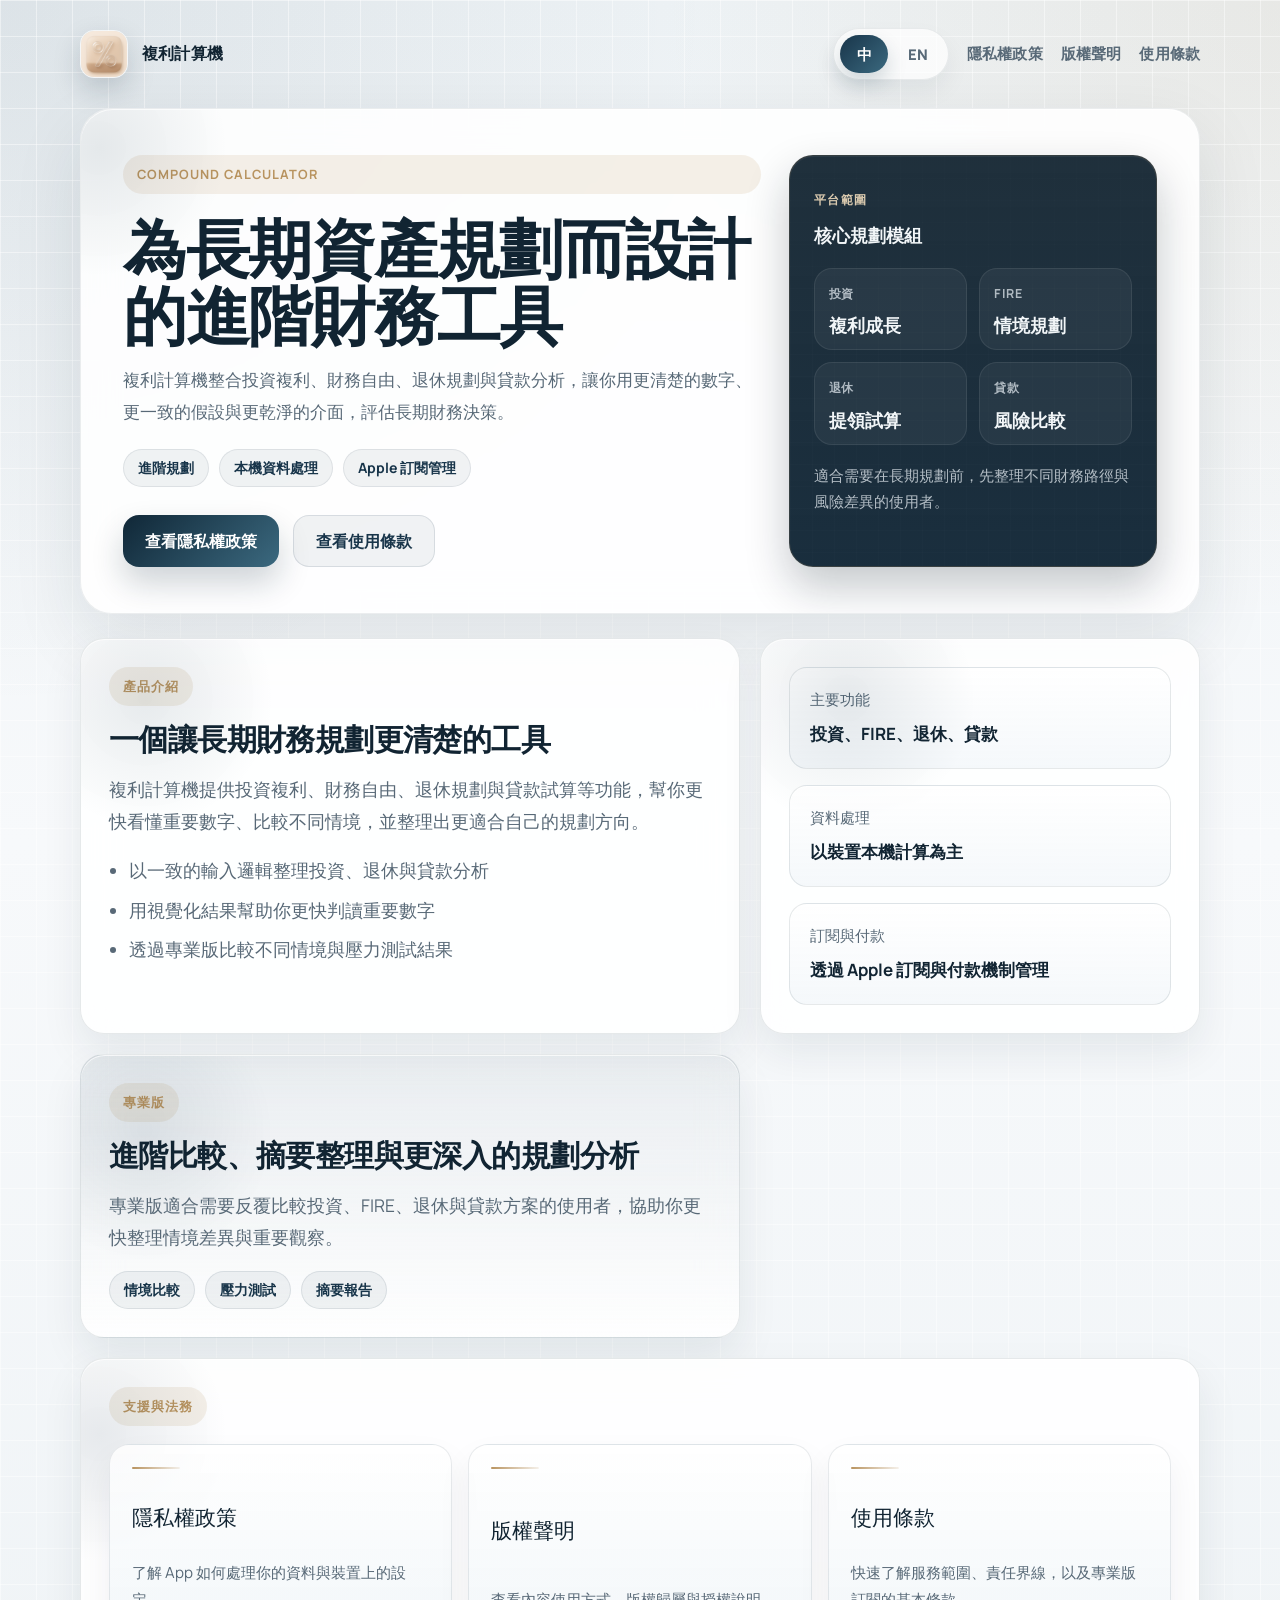
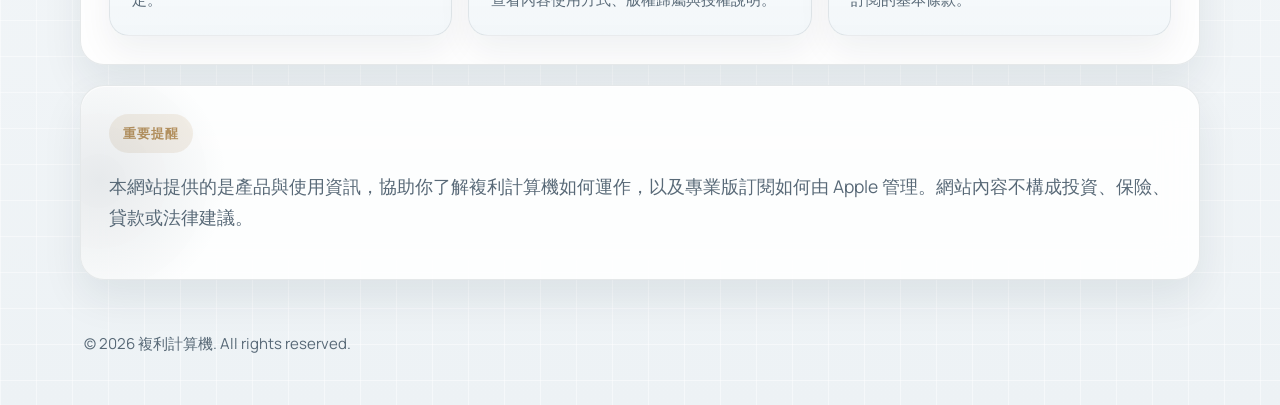
==== commit d390e757: "Elevate homepage into premium financial brand landing" ====
--- a/index.html
+++ b/index.html
@@ -21,8 +21,8 @@
         </a>
         <div class="topbar-actions">
           <div class="lang-switcher" role="group" aria-label="Language switcher">
-            <button class="lang-btn active" type="button" data-lang="zh">中</button>
-            <button class="lang-btn" type="button" data-lang="en">EN</button>
+            <button class="lang-btn active" type="button" data-lang="zh" aria-pressed="true">中</button>
+            <button class="lang-btn" type="button" data-lang="en" aria-pressed="false">EN</button>
           </div>
           <div class="nav-links">
             <a href="./privacy.html" data-i18n="navPrivacy">隱私權政策</a>
@@ -32,33 +32,68 @@
         </div>
       </nav>
 
-      <section class="hero-panel deluxe">
-        <div class="eyebrow" data-i18n="heroEyebrow">Compound Calculator</div>
-        <h1 data-i18n="heroTitle">開始使用前，先快速了解資料、訂閱與使用方式</h1>
-        <p class="hero-copy" data-i18n="heroCopy">
-          這裡整理了使用複利計算機前最常需要知道的內容，包含資料如何處理、專業版訂閱如何由 Apple 管理，以及網站與 App 內容的基本使用方式。
-          你可以直接從下面三個入口開始，先看目前最需要確認的資訊。
-        </p>
-        <div class="hero-highlights">
-          <span data-i18n="highlightOne">Privacy Policy</span>
-          <span data-i18n="highlightTwo">Copyright Notice</span>
-          <span data-i18n="highlightThree">Terms of Use</span>
+      <section class="hero-panel deluxe brand-hero">
+        <div class="brand-hero-copy">
+          <div class="eyebrow" data-i18n="heroEyebrow">Compound Calculator</div>
+          <h1 data-i18n="heroTitle">為長期資產規劃而設計的進階財務工具</h1>
+          <p class="hero-copy" data-i18n="heroCopy">
+            複利計算機整合投資複利、財務自由、退休規劃與貸款分析，讓你用更清楚的數字、更一致的假設與更乾淨的介面，評估長期財務決策。
+          </p>
+          <div class="hero-highlights">
+            <span data-i18n="highlightOne">進階規劃</span>
+            <span data-i18n="highlightTwo">本機資料處理</span>
+            <span data-i18n="highlightThree">Apple 訂閱管理</span>
+          </div>
+          <div class="hero-actions">
+            <a class="button primary" href="./privacy.html" data-i18n="ctaPrivacy">查看隱私權政策</a>
+            <a class="button secondary" href="./terms.html" data-i18n="ctaTerms">查看使用條款</a>
+          </div>
         </div>
-        <div class="hero-actions">
-          <a class="button primary" href="./privacy.html" data-i18n="ctaPrivacy">查看隱私權政策</a>
-          <a class="button secondary" href="./terms.html" data-i18n="ctaTerms">查看使用條款</a>
-        </div>
+        <aside class="hero-aside">
+          <div class="market-panel">
+            <div class="market-panel-head">
+              <span class="market-panel-kicker" data-i18n="asideEyebrow">平台範圍</span>
+              <strong data-i18n="asideTitle">核心規劃模組</strong>
+            </div>
+            <div class="market-grid">
+              <div class="market-item">
+                <span class="market-label" data-i18n="asideMetricOneLabel">投資</span>
+                <strong data-i18n="asideMetricOneValue">複利成長</strong>
+              </div>
+              <div class="market-item">
+                <span class="market-label" data-i18n="asideMetricTwoLabel">FIRE</span>
+                <strong data-i18n="asideMetricTwoValue">情境規劃</strong>
+              </div>
+              <div class="market-item">
+                <span class="market-label" data-i18n="asideMetricThreeLabel">退休</span>
+                <strong data-i18n="asideMetricThreeValue">提領試算</strong>
+              </div>
+              <div class="market-item">
+                <span class="market-label" data-i18n="asideMetricFourLabel">貸款</span>
+                <strong data-i18n="asideMetricFourValue">風險比較</strong>
+              </div>
+            </div>
+            <p class="market-note" data-i18n="asideCopy">
+              適合需要在長期規劃前，先整理不同財務路徑與風險差異的使用者。
+            </p>
+          </div>
+        </aside>
       </section>
     </header>
 
-    <main class="content-grid">
+    <main class="content-grid content-grid-home">
       <section class="card card-feature">
         <div class="card-kicker" data-i18n="featureEyebrow">產品介紹</div>
-        <h2 data-i18n="featureTitle">一個把複雜財務試算整理得更直覺的工具</h2>
+        <h2 data-i18n="featureTitle">一個讓長期財務規劃更清楚的工具</h2>
         <p data-i18n="featureCopy">
           複利計算機提供投資複利、財務自由、退休規劃與貸款試算等功能，
           幫你更快看懂數字、比較情境，並整理出適合自己的規劃方向。
         </p>
+        <ul class="feature-list">
+          <li data-i18n="featureItemOne">以一致的輸入邏輯整理投資、退休與貸款分析</li>
+          <li data-i18n="featureItemTwo">用視覺化結果幫助你更快判讀重要數字</li>
+          <li data-i18n="featureItemThree">透過專業版比較不同情境與壓力測試結果</li>
+        </ul>
       </section>
 
       <section class="card metrics-card">
@@ -71,13 +106,26 @@
           <strong data-i18n="metricTwoValue">以裝置本機計算為主</strong>
         </div>
         <div class="metric">
-          <span class="metric-label" data-i18n="metricThreeLabel">訂閱管理</span>
-          <strong data-i18n="metricThreeValue">透過 Apple 訂閱管理</strong>
+          <span class="metric-label" data-i18n="metricThreeLabel">訂閱與付款</span>
+          <strong data-i18n="metricThreeValue">透過 Apple 訂閱與付款機制管理</strong>
+        </div>
+      </section>
+
+      <section class="card premium-card">
+        <div class="card-kicker" data-i18n="premiumEyebrow">專業版</div>
+        <h2 data-i18n="premiumTitle">進階比較、摘要整理與更深入的規劃分析</h2>
+        <p data-i18n="premiumCopy">
+          專業版適合需要反覆比較投資、FIRE、退休與貸款方案的使用者，協助你更快整理情境差異與重要觀察。
+        </p>
+        <div class="premium-tags">
+          <span data-i18n="premiumTagOne">情境比較</span>
+          <span data-i18n="premiumTagTwo">壓力測試</span>
+          <span data-i18n="premiumTagThree">摘要報告</span>
         </div>
       </section>
 
       <section class="card legal-card-group">
-        <div class="card-kicker" data-i18n="linksEyebrow">快速查看</div>
+        <div class="card-kicker" data-i18n="linksEyebrow">支援與法務</div>
         <div class="legal-grid">
           <a class="legal-link-card" href="./privacy.html">
             <span class="legal-link-title" data-i18n="linksPrivacy">隱私權政策</span>
@@ -89,16 +137,16 @@
           </a>
           <a class="legal-link-card" href="./terms.html">
             <span class="legal-link-title" data-i18n="linksTerms">使用條款</span>
-            <span class="legal-link-copy" data-i18n="linksTermsCopy">快速了解服務範圍、責任界線與訂閱相關條款。</span>
+            <span class="legal-link-copy" data-i18n="linksTermsCopy">快速了解服務範圍、責任界線，以及專業版訂閱的基本條款。</span>
           </a>
         </div>
       </section>
 
       <section class="card note-card">
-        <div class="card-kicker" data-i18n="noteEyebrow">提醒</div>
+        <div class="card-kicker" data-i18n="noteEyebrow">重要提醒</div>
         <p data-i18n="noteCopy">
-          本網站提供的是產品說明與使用資訊，不構成投資、保險、貸款或法律建議。
-          若你需要做正式財務決策，仍建議依照自身情況與專業人士意見判斷。
+          本網站提供的是產品與使用資訊，協助你了解複利計算機如何運作，以及專業版訂閱如何由 Apple 管理。
+          網站內容不構成投資、保險、貸款或法律建議。
         </p>
       </section>
     </main>
@@ -107,6 +155,6 @@
       <p data-i18n="footerCopy">© 2026 複利計算機. All rights reserved.</p>
     </footer>
   </div>
-  <script src="script.js"></script>
+  <script src="script.js" defer></script>
 </body>
 </html>
--- a/styles.css
+++ b/styles.css
@@ -53,6 +53,17 @@
   text-decoration: underline;
 }
 
+.inline-link {
+  color: var(--primary);
+  font-weight: 700;
+  text-underline-offset: 0.14em;
+  text-decoration-thickness: 1.5px;
+}
+
+.inline-link:hover {
+  color: var(--primary-strong);
+}
+
 .site-shell {
   width: min(1120px, calc(100% - 32px));
   margin: 0 auto;
@@ -174,6 +185,100 @@
   padding: 46px 42px;
 }
 
+.brand-hero {
+  display: grid;
+  grid-template-columns: minmax(0, 1.35fr) minmax(300px, 0.78fr);
+  gap: 28px;
+  align-items: stretch;
+}
+
+.brand-hero-copy {
+  display: flex;
+  flex-direction: column;
+  justify-content: center;
+}
+
+.hero-aside {
+  display: flex;
+}
+
+.market-panel {
+  position: relative;
+  width: 100%;
+  padding: 26px 24px 24px;
+  border-radius: 24px;
+  border: 1px solid rgba(184, 147, 95, 0.18);
+  background: linear-gradient(180deg, rgba(12, 30, 43, 0.92) 0%, rgba(18, 39, 55, 0.97) 100%);
+  box-shadow: inset 0 1px 0 rgba(255, 255, 255, 0.05), 0 20px 44px rgba(11, 26, 36, 0.24);
+  color: #f2f6f8;
+}
+
+.market-panel::before {
+  content: "";
+  position: absolute;
+  inset: 0;
+  background:
+    linear-gradient(rgba(255,255,255,0.04) 1px, transparent 1px),
+    linear-gradient(90deg, rgba(255,255,255,0.04) 1px, transparent 1px);
+  background-size: 22px 22px;
+  opacity: 0.28;
+  pointer-events: none;
+}
+
+.market-panel-head,
+.market-grid,
+.market-note {
+  position: relative;
+  z-index: 1;
+}
+
+.market-panel-kicker {
+  display: inline-flex;
+  margin-bottom: 12px;
+  color: rgba(255, 232, 198, 0.84);
+  font-size: 0.78rem;
+  font-weight: 700;
+  letter-spacing: 0.12em;
+  text-transform: uppercase;
+}
+
+.market-panel strong {
+  display: block;
+  font-size: 1.12rem;
+  line-height: 1.35;
+}
+
+.market-grid {
+  display: grid;
+  grid-template-columns: repeat(2, minmax(0, 1fr));
+  gap: 12px;
+  margin-top: 20px;
+}
+
+.market-item {
+  padding: 14px 14px 12px;
+  border-radius: 18px;
+  border: 1px solid rgba(255, 255, 255, 0.08);
+  background: rgba(255, 255, 255, 0.05);
+}
+
+.market-label {
+  display: block;
+  margin-bottom: 8px;
+  color: rgba(230, 237, 242, 0.72);
+  font-size: 0.78rem;
+  font-weight: 700;
+  letter-spacing: 0.06em;
+  text-transform: uppercase;
+}
+
+.market-note {
+  margin: 18px 0 0;
+  color: rgba(230, 237, 242, 0.76);
+  font-size: 0.94rem;
+  line-height: 1.75;
+}
+
 .hero-panel::before,
 .doc-card::before,
 .card::before {
@@ -321,6 +426,40 @@
   padding: 28px;
 }
 
+.feature-list {
+  margin: 18px 0 0;
+  padding-left: 20px;
+  color: var(--subtext);
+}
+
+.feature-list li + li {
+  margin-top: 8px;
+}
+
+.premium-card {
+  background: linear-gradient(180deg, rgba(24, 53, 74, 0.05) 0%, rgba(255, 255, 255, 0.9) 100%);
+}
+
+.premium-tags {
+  display: flex;
+  flex-wrap: wrap;
+  gap: 10px;
+  margin-top: 18px;
+}
+
+.premium-tags span {
+  display: inline-flex;
+  align-items: center;
+  min-height: 38px;
+  padding: 0 14px;
+  border-radius: 999px;
+  background: rgba(24, 53, 74, 0.06);
+  border: 1px solid rgba(24, 53, 74, 0.10);
+  color: var(--primary);
+  font-size: 0.86rem;
+  font-weight: 700;
+}
+
 .metrics-card {
   display: grid;
   gap: 16px;
@@ -486,6 +625,10 @@
 }
 
 @media (max-width: 880px) {
+  .brand-hero {
+    grid-template-columns: 1fr;
+  }
+
   .content-grid {
     grid-template-columns: 1fr;
   }
@@ -557,6 +700,10 @@
     line-height: 1.82;
   }
 
+  .market-grid {
+    grid-template-columns: 1fr;
+  }
+
   .doc-card {
     padding: 26px 20px 24px;
   }
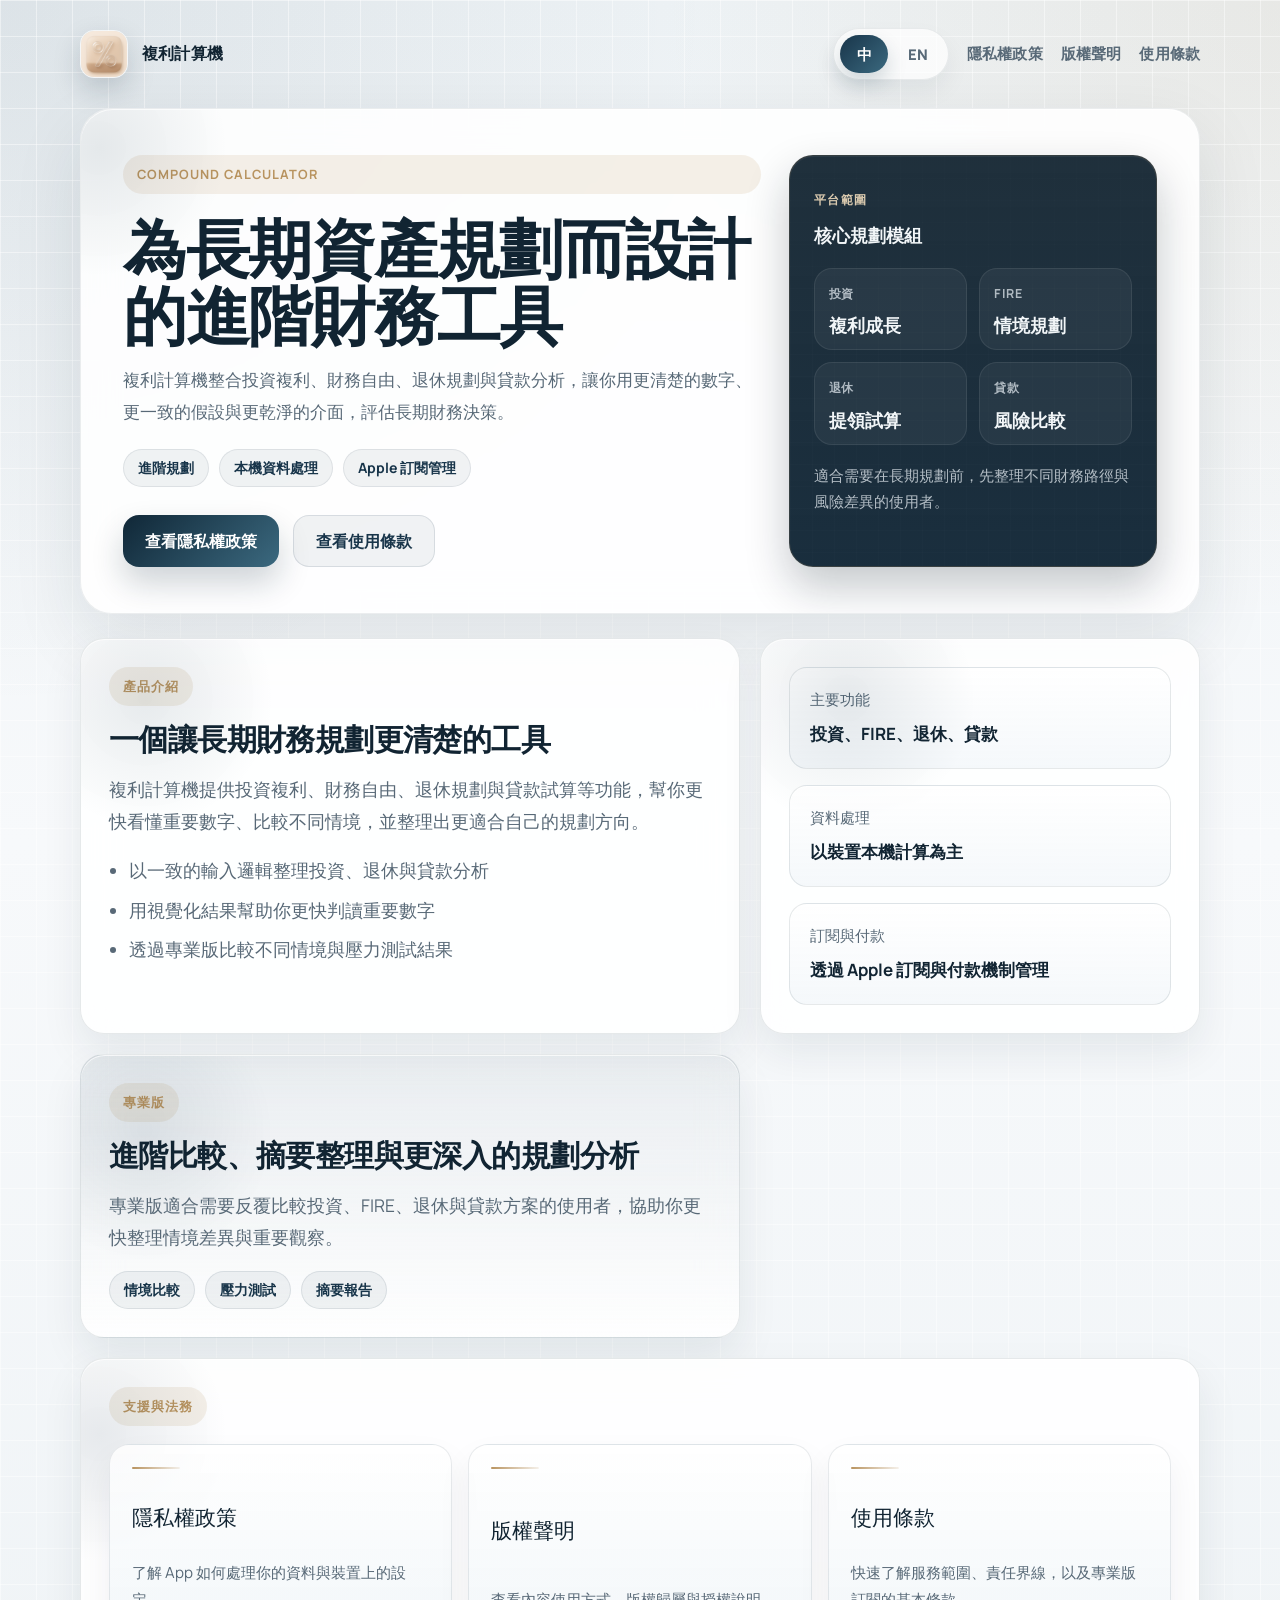
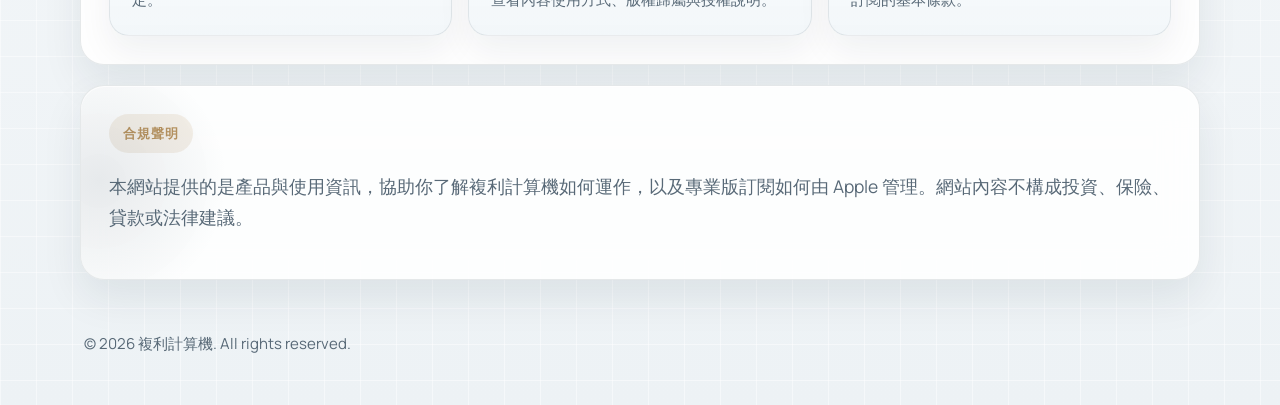
==== commit 0c50ccf9: "Polish financial brand homepage copy" ====
--- a/index.html
+++ b/index.html
@@ -3,8 +3,8 @@
 <head>
   <meta charset="utf-8">
   <meta name="viewport" content="width=device-width, initial-scale=1">
-  <title>複利計算機｜使用前快速了解</title>
-  <meta name="description" content="開始使用複利計算機前，先快速了解隱私、訂閱、內容使用方式與基本條款。">
+  <title>複利計算機｜進階財務規劃工具</title>
+  <meta name="description" content="複利計算機是一款以投資複利、財務自由、退休與貸款分析為核心的進階財務規劃工具。">
   <link rel="icon" type="image/png" href="assets/app-icon.png">
   <link rel="preconnect" href="https://fonts.googleapis.com">
   <link rel="preconnect" href="https://fonts.gstatic.com" crossorigin>
@@ -143,7 +143,7 @@
       </section>
 
       <section class="card note-card">
-        <div class="card-kicker" data-i18n="noteEyebrow">重要提醒</div>
+        <div class="card-kicker" data-i18n="noteEyebrow">合規聲明</div>
         <p data-i18n="noteCopy">
           本網站提供的是產品與使用資訊，協助你了解複利計算機如何運作，以及專業版訂閱如何由 Apple 管理。
           網站內容不構成投資、保險、貸款或法律建議。
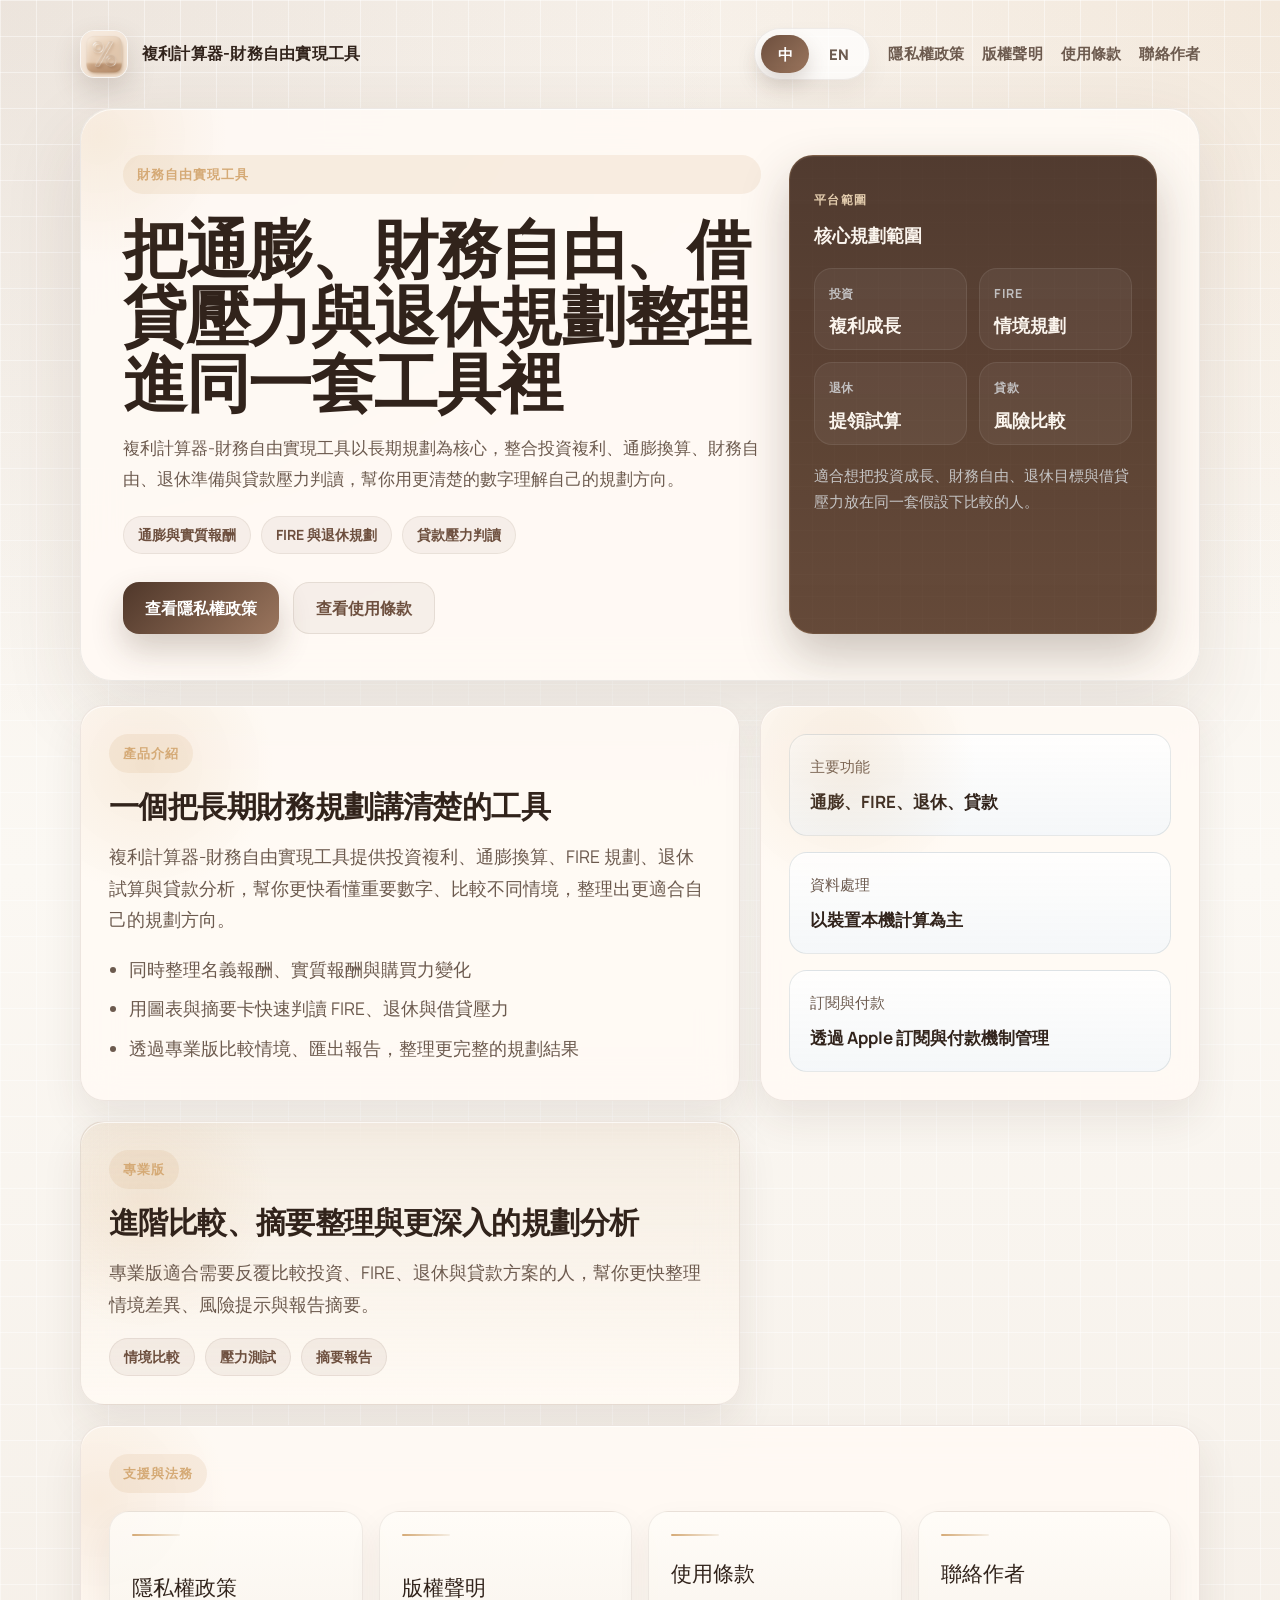
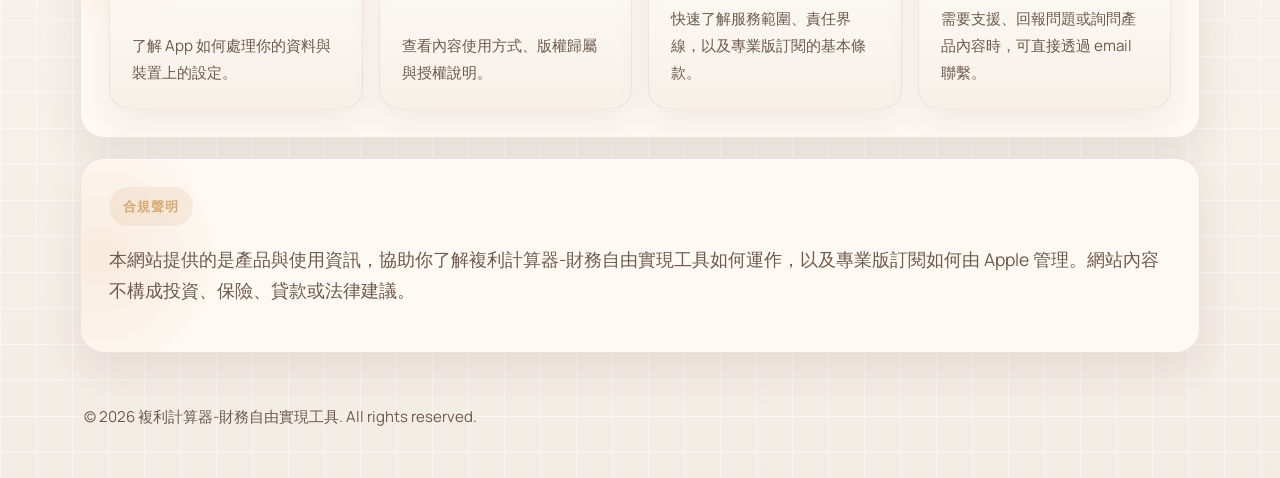
==== commit a3583602: "Refresh support site branding and legal pages" ====
--- a/index.html
+++ b/index.html
@@ -3,8 +3,8 @@
 <head>
   <meta charset="utf-8">
   <meta name="viewport" content="width=device-width, initial-scale=1">
-  <title>複利計算機｜進階財務規劃工具</title>
-  <meta name="description" content="複利計算機是一款以投資複利、財務自由、退休與貸款分析為核心的進階財務規劃工具。">
+  <title>複利計算器-財務自由實現工具｜產品說明</title>
+  <meta name="description" content="複利計算器-財務自由實現工具是一款整合通膨、財務自由、借貸壓力與退休規劃的長期財務試算工具。">
   <link rel="icon" type="image/png" href="assets/app-icon.png">
   <link rel="preconnect" href="https://fonts.googleapis.com">
   <link rel="preconnect" href="https://fonts.gstatic.com" crossorigin>
@@ -16,8 +16,8 @@
     <header class="hero">
       <nav class="topbar">
         <a class="brand" href="./index.html">
-          <img src="assets/app-icon.png" alt="複利計算機 App Icon" class="brand-icon">
-          <span data-i18n="brandName">複利計算機</span>
+          <img src="assets/app-icon.png" alt="複利計算器-財務自由實現工具 App Icon" class="brand-icon">
+          <span data-i18n="brandName">複利計算器-財務自由實現工具</span>
         </a>
         <div class="topbar-actions">
           <div class="lang-switcher" role="group" aria-label="Language switcher">
@@ -28,16 +28,17 @@
             <a href="./privacy.html" data-i18n="navPrivacy">隱私權政策</a>
             <a href="./copyright.html" data-i18n="navCopyright">版權聲明</a>
             <a href="./terms.html" data-i18n="navTerms">使用條款</a>
+            <a href="./contact.html" data-i18n="navContact">聯絡作者</a>
           </div>
         </div>
       </nav>
 
       <section class="hero-panel deluxe brand-hero">
         <div class="brand-hero-copy">
-          <div class="eyebrow" data-i18n="heroEyebrow">Compound Calculator</div>
-          <h1 data-i18n="heroTitle">為長期資產規劃而設計的進階財務工具</h1>
+          <div class="eyebrow" data-i18n="heroEyebrow">財務自由實現工具</div>
+          <h1 data-i18n="heroTitle">把通膨、財務自由、借貸壓力與退休規劃整理進同一套工具裡</h1>
           <p class="hero-copy" data-i18n="heroCopy">
-            複利計算機整合投資複利、財務自由、退休規劃與貸款分析，讓你用更清楚的數字、更一致的假設與更乾淨的介面，評估長期財務決策。
+            複利計算器-財務自由實現工具以長期規劃為核心，整合投資複利、通膨換算、財務自由、退休準備與貸款壓力判讀，幫你用更清楚的數字理解自己的規劃方向。
           </p>
           <div class="hero-highlights">
             <span data-i18n="highlightOne">進階規劃</span>
@@ -86,7 +87,7 @@
         <div class="card-kicker" data-i18n="featureEyebrow">產品介紹</div>
         <h2 data-i18n="featureTitle">一個讓長期財務規劃更清楚的工具</h2>
         <p data-i18n="featureCopy">
-          複利計算機提供投資複利、財務自由、退休規劃與貸款試算等功能，
+          複利計算器-財務自由實現工具提供投資複利、通膨換算、FIRE 規劃、退休試算與貸款分析，
           幫你更快看懂數字、比較情境，並整理出適合自己的規劃方向。
         </p>
         <ul class="feature-list">
@@ -139,20 +140,24 @@
             <span class="legal-link-title" data-i18n="linksTerms">使用條款</span>
             <span class="legal-link-copy" data-i18n="linksTermsCopy">快速了解服務範圍、責任界線，以及專業版訂閱的基本條款。</span>
           </a>
+          <a class="legal-link-card" href="./contact.html">
+            <span class="legal-link-title" data-i18n="linksContact">聯絡作者</span>
+            <span class="legal-link-copy" data-i18n="linksContactCopy">需要支援、回報問題或詢問產品內容時，可直接透過 email 聯繫。</span>
+          </a>
         </div>
       </section>
 
       <section class="card note-card">
         <div class="card-kicker" data-i18n="noteEyebrow">合規聲明</div>
         <p data-i18n="noteCopy">
-          本網站提供的是產品與使用資訊，協助你了解複利計算機如何運作，以及專業版訂閱如何由 Apple 管理。
+          本網站提供的是產品與使用資訊，協助你了解複利計算器-財務自由實現工具如何運作，以及專業版訂閱如何由 Apple 管理。
           網站內容不構成投資、保險、貸款或法律建議。
         </p>
       </section>
     </main>
 
     <footer class="site-footer">
-      <p data-i18n="footerCopy">© 2026 複利計算機. All rights reserved.</p>
+      <p data-i18n="footerCopy">© 2026 複利計算器-財務自由實現工具. All rights reserved.</p>
     </footer>
   </div>
   <script src="script.js" defer></script>
--- a/styles.css
+++ b/styles.css
@@ -1,23 +1,23 @@
 :root {
-  --primary: #18354a;
-  --primary-strong: #102737;
-  --secondary: #3b697f;
-  --accent: #b8935f;
-  --accent-soft: rgba(184, 147, 95, 0.14);
-  --success: #2f6d58;
-  --warning: #9c5c48;
-  --bg: #eef3f6;
-  --card: rgba(255, 255, 255, 0.88);
-  --line: rgba(16, 39, 55, 0.10);
-  --line-strong: rgba(16, 39, 55, 0.16);
-  --text: #112432;
-  --subtext: #586977;
-  --hero-glow: rgba(24, 53, 74, 0.10);
+  --primary: #6d4f3e;
+  --primary-strong: #4f372a;
+  --secondary: #9a755d;
+  --accent: #d5aa76;
+  --accent-soft: rgba(213, 170, 118, 0.16);
+  --success: #5f7b61;
+  --warning: #9f6755;
+  --bg: #f6f0e8;
+  --card: rgba(255, 250, 244, 0.9);
+  --line: rgba(79, 55, 42, 0.10);
+  --line-strong: rgba(79, 55, 42, 0.18);
+  --text: #31231b;
+  --subtext: #6c5a4e;
+  --hero-glow: rgba(213, 170, 118, 0.18);
   --radius-xl: 32px;
   --radius-lg: 24px;
   --radius-md: 18px;
-  --shadow-soft: 0 26px 70px rgba(17, 36, 50, 0.10);
-  --shadow-card: 0 18px 42px rgba(17, 36, 50, 0.08);
+  --shadow-soft: 0 28px 80px rgba(71, 48, 35, 0.12);
+  --shadow-card: 0 18px 42px rgba(71, 48, 35, 0.09);
 }
 
 * {
@@ -35,9 +35,9 @@
   background:
     linear-gradient(rgba(255, 255, 255, 0.45) 1px, transparent 1px),
     linear-gradient(90deg, rgba(255, 255, 255, 0.45) 1px, transparent 1px),
-    radial-gradient(circle at top left, rgba(24, 53, 74, 0.08), transparent 30%),
-    radial-gradient(circle at top right, rgba(184, 147, 95, 0.10), transparent 26%),
-    linear-gradient(180deg, #edf2f5 0%, #f7f9fb 42%, #edf2f5 100%);
+    radial-gradient(circle at top left, rgba(109, 79, 62, 0.08), transparent 30%),
+    radial-gradient(circle at top right, rgba(213, 170, 118, 0.12), transparent 26%),
+    linear-gradient(180deg, #f7f1ea 0%, #fbf8f3 42%, #f3ece4 100%);
   background-size: 36px 36px, 36px 36px, auto, auto, auto;
   font-family: "Manrope", "Avenir Next", "SF Pro Display", "PingFang TC", "Noto Sans TC", sans-serif;
   font-size: 17.5px;
@@ -103,7 +103,7 @@
   width: 48px;
   height: 48px;
   border-radius: 14px;
-  box-shadow: 0 12px 28px rgba(16, 39, 55, 0.18);
+  box-shadow: 0 12px 28px rgba(79, 55, 42, 0.18);
   border: 1px solid rgba(255, 255, 255, 0.65);
 }
 
@@ -121,8 +121,8 @@
   padding: 6px;
   border-radius: 999px;
   background: rgba(255, 255, 255, 0.72);
-  border: 1px solid rgba(16, 39, 55, 0.08);
-  box-shadow: 0 12px 24px rgba(17, 36, 50, 0.06);
+  border: 1px solid rgba(79, 55, 42, 0.08);
+  box-shadow: 0 12px 24px rgba(71, 48, 35, 0.06);
 }
 
 .lang-btn {
@@ -143,7 +143,7 @@
 .lang-btn.active {
   background: linear-gradient(135deg, var(--primary), var(--secondary));
   color: #fff;
-  box-shadow: 0 10px 20px rgba(24, 53, 74, 0.18);
+  box-shadow: 0 10px 20px rgba(79, 55, 42, 0.18);
 }
 
 .nav-links a {
@@ -207,10 +207,10 @@
   width: 100%;
   padding: 26px 24px 24px;
   border-radius: 24px;
-  border: 1px solid rgba(184, 147, 95, 0.18);
-  background: linear-gradient(180deg, rgba(12, 30, 43, 0.92) 0%, rgba(18, 39, 55, 0.97) 100%);
-  box-shadow: inset 0 1px 0 rgba(255, 255, 255, 0.05), 0 20px 44px rgba(11, 26, 36, 0.24);
-  color: #f2f6f8;
+  border: 1px solid rgba(213, 170, 118, 0.22);
+  background: linear-gradient(180deg, rgba(74, 51, 39, 0.96) 0%, rgba(98, 70, 53, 0.98) 100%);
+  box-shadow: inset 0 1px 0 rgba(255, 255, 255, 0.05), 0 22px 48px rgba(61, 41, 31, 0.26);
+  color: #fbf5ee;
 }
 
 .market-panel::before {
@@ -378,8 +378,8 @@
   min-height: 38px;
   padding: 0 14px;
   border-radius: 999px;
-  background: rgba(24, 53, 74, 0.06);
-  border: 1px solid rgba(24, 53, 74, 0.09);
+  background: rgba(109, 79, 62, 0.06);
+  border: 1px solid rgba(109, 79, 62, 0.09);
   color: var(--primary);
   font-size: 0.88rem;
   font-weight: 700;
@@ -405,13 +405,13 @@
 .button.primary {
   color: #fff;
   background: linear-gradient(135deg, var(--primary-strong), var(--secondary));
-  box-shadow: 0 16px 32px rgba(16, 39, 55, 0.20);
+  box-shadow: 0 16px 32px rgba(79, 55, 42, 0.24);
 }
 
 .button.secondary {
   color: var(--primary);
-  background: rgba(24, 53, 74, 0.06);
-  border: 1px solid rgba(24, 53, 74, 0.12);
+  background: rgba(109, 79, 62, 0.06);
+  border: 1px solid rgba(109, 79, 62, 0.12);
 }
 
 .content-grid {
@@ -437,7 +437,7 @@
 }
 
 .premium-card {
-  background: linear-gradient(180deg, rgba(24, 53, 74, 0.05) 0%, rgba(255, 255, 255, 0.9) 100%);
+  background: linear-gradient(180deg, rgba(213, 170, 118, 0.10) 0%, rgba(255, 250, 244, 0.95) 100%);
 }
 
 .premium-tags {
@@ -453,8 +453,8 @@
   min-height: 38px;
   padding: 0 14px;
   border-radius: 999px;
-  background: rgba(24, 53, 74, 0.06);
-  border: 1px solid rgba(24, 53, 74, 0.10);
+  background: rgba(109, 79, 62, 0.07);
+  border: 1px solid rgba(109, 79, 62, 0.10);
   color: var(--primary);
   font-size: 0.86rem;
   font-weight: 700;
@@ -497,7 +497,7 @@
 
 .legal-grid {
   display: grid;
-  grid-template-columns: repeat(3, minmax(0, 1fr));
+  grid-template-columns: repeat(auto-fit, minmax(220px, 1fr));
   gap: 16px;
   margin-top: 18px;
 }
@@ -506,19 +506,19 @@
   display: flex;
   flex-direction: column;
   justify-content: space-between;
-  min-height: 192px;
+  min-height: 198px;
   padding: 22px;
   border-radius: 20px;
-  background: linear-gradient(180deg, rgba(255, 255, 255, 0.84), rgba(241, 246, 249, 0.88));
-  border: 1px solid rgba(16, 39, 55, 0.09);
-  box-shadow: 0 16px 34px rgba(17, 36, 50, 0.06);
+  background: linear-gradient(180deg, rgba(255, 252, 247, 0.92), rgba(246, 239, 231, 0.92));
+  border: 1px solid rgba(79, 55, 42, 0.08);
+  box-shadow: 0 16px 34px rgba(71, 48, 35, 0.07);
   color: var(--text);
 }
 
 .legal-link-card:hover {
   text-decoration: none;
   transform: translateY(-2px);
-  box-shadow: 0 22px 42px rgba(17, 36, 50, 0.09);
+  box-shadow: 0 22px 42px rgba(71, 48, 35, 0.10);
 }
 
 .legal-link-title {
@@ -567,7 +567,7 @@
 .doc-card {
   border-radius: 24px;
   padding: 32px 34px 30px;
-  border-color: rgba(16, 39, 55, 0.09);
+  border-color: rgba(79, 55, 42, 0.09);
 }
 
 .doc-card h2 {
@@ -624,7 +624,106 @@
   margin-top: 16px;
 }
 
+.subpage-deluxe {
+  display: grid;
+  grid-template-columns: minmax(0, 1.2fr) minmax(280px, 0.8fr);
+  gap: 26px;
+  align-items: stretch;
+}
+
+.subpage-copy {
+  display: flex;
+  flex-direction: column;
+  justify-content: center;
+}
+
+.hero-meta {
+  margin: 14px 0 0;
+  color: var(--subtext);
+  font-size: 0.95rem;
+  font-weight: 700;
+  letter-spacing: 0.01em;
+}
+
+.subpage-aside {
+  display: flex;
+}
+
+.aside-panel {
+  width: 100%;
+  padding: 24px;
+  border-radius: 24px;
+  border: 1px solid rgba(213, 170, 118, 0.22);
+  background: linear-gradient(180deg, rgba(86, 61, 46, 0.96) 0%, rgba(111, 80, 60, 0.98) 100%);
+  box-shadow: inset 0 1px 0 rgba(255, 255, 255, 0.05), 0 20px 44px rgba(61, 41, 31, 0.22);
+  color: #fbf5ee;
+}
+
+.aside-kicker {
+  display: inline-flex;
+  margin-bottom: 12px;
+  color: rgba(255, 236, 210, 0.86);
+  font-size: 0.78rem;
+  font-weight: 700;
+  letter-spacing: 0.12em;
+  text-transform: uppercase;
+}
+
+.aside-title {
+  margin-top: 0;
+  color: #fff6eb;
+  font-family: "Playfair Display", "Times New Roman", serif;
+  font-size: 1.5rem;
+  line-height: 1.22;
+}
+
+.aside-metrics {
+  display: grid;
+  gap: 12px;
+  margin-top: 18px;
+}
+
+.aside-metric {
+  padding: 14px 16px;
+  border-radius: 18px;
+  background: rgba(255, 255, 255, 0.06);
+  border: 1px solid rgba(255, 255, 255, 0.08);
+}
+
+.aside-metric span {
+  display: block;
+  margin-bottom: 6px;
+  color: rgba(245, 233, 219, 0.74);
+  font-size: 0.8rem;
+  font-weight: 700;
+  letter-spacing: 0.06em;
+  text-transform: uppercase;
+}
+
+.aside-metric strong {
+  font-size: 1rem;
+  line-height: 1.45;
+}
+
+.aside-note {
+  margin: 18px 0 0;
+  color: rgba(248, 239, 230, 0.78);
+  font-size: 0.94rem;
+  line-height: 1.76;
+}
+
+.document-grid {
+  display: grid;
+  gap: 18px;
+}
+
+.doc-card-emphasis {
+  background: linear-gradient(180deg, rgba(255, 252, 247, 0.94), rgba(247, 239, 230, 0.94));
+  border-color: rgba(213, 170, 118, 0.22);
+}
+
 @media (max-width: 880px) {
+  .subpage-deluxe,
   .brand-hero {
     grid-template-columns: 1fr;
   }
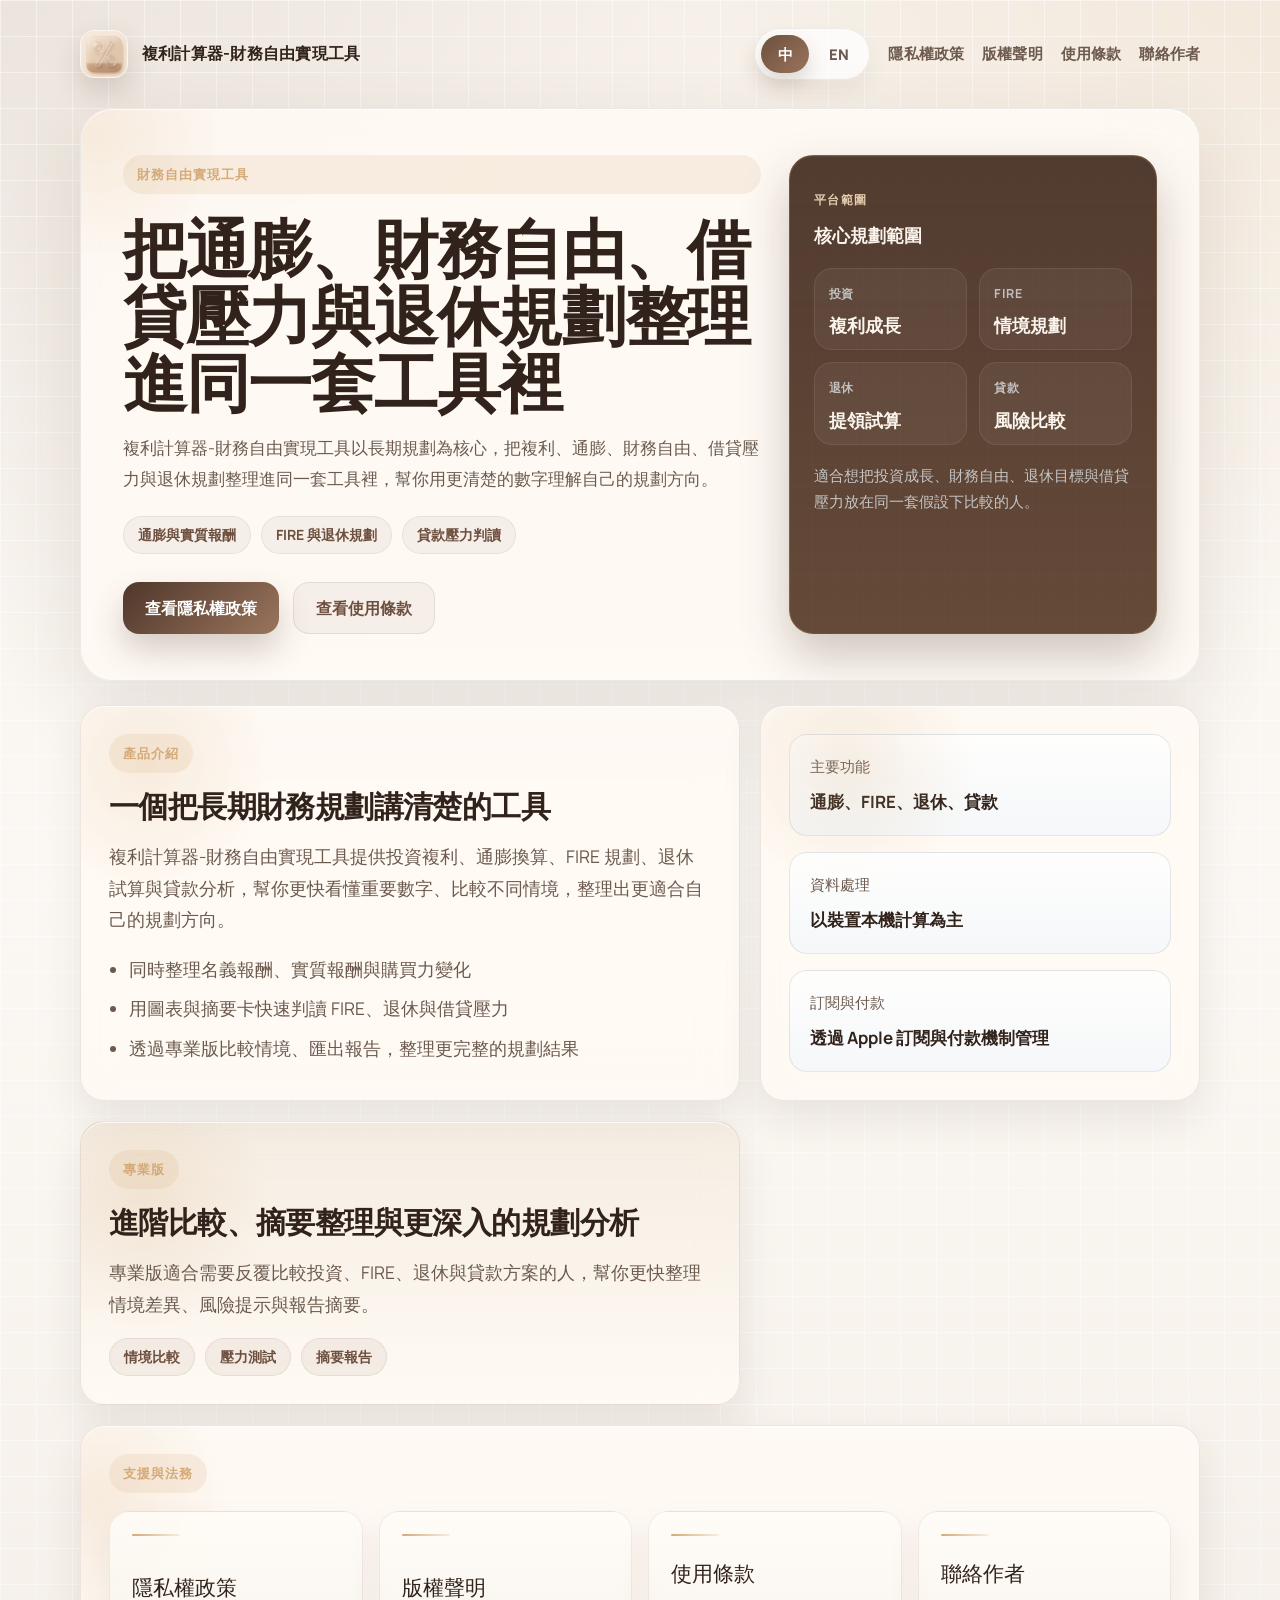
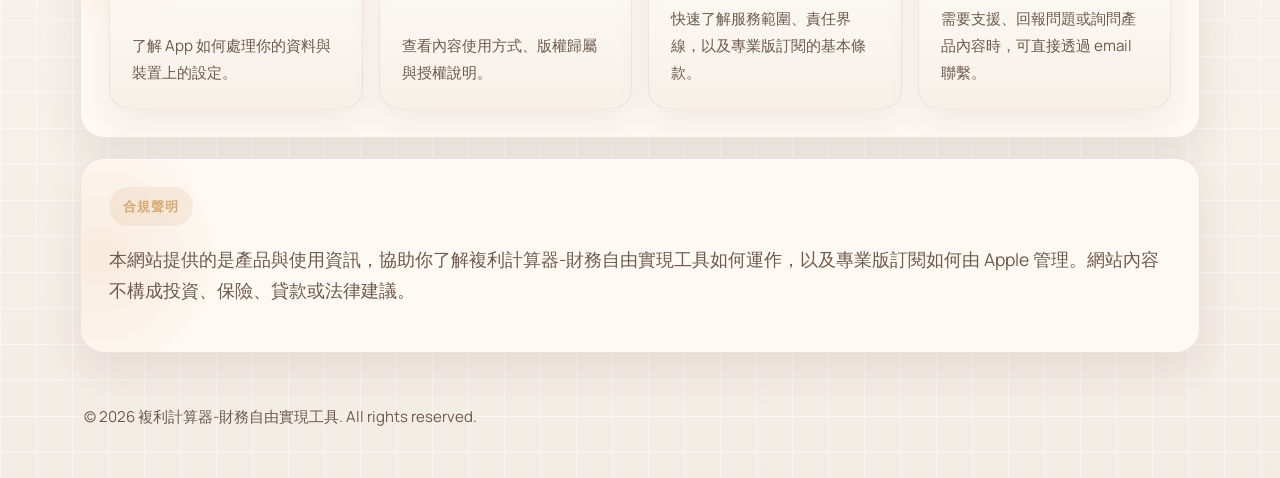
==== commit c120d37f: "Polish support site landing copy" ====
--- a/index.html
+++ b/index.html
@@ -4,7 +4,7 @@
   <meta charset="utf-8">
   <meta name="viewport" content="width=device-width, initial-scale=1">
   <title>複利計算器-財務自由實現工具｜產品說明</title>
-  <meta name="description" content="複利計算器-財務自由實現工具是一款整合通膨、財務自由、借貸壓力與退休規劃的長期財務試算工具。">
+  <meta name="description" content="市面上唯一能夠計算通膨、財務自由、借貸壓力與退休規劃的工具。">
   <link rel="icon" type="image/png" href="assets/app-icon.png">
   <link rel="preconnect" href="https://fonts.googleapis.com">
   <link rel="preconnect" href="https://fonts.gstatic.com" crossorigin>
@@ -38,7 +38,7 @@
           <div class="eyebrow" data-i18n="heroEyebrow">財務自由實現工具</div>
           <h1 data-i18n="heroTitle">把通膨、財務自由、借貸壓力與退休規劃整理進同一套工具裡</h1>
           <p class="hero-copy" data-i18n="heroCopy">
-            複利計算器-財務自由實現工具以長期規劃為核心，整合投資複利、通膨換算、財務自由、退休準備與貸款壓力判讀，幫你用更清楚的數字理解自己的規劃方向。
+            複利計算器-財務自由實現工具以長期規劃為核心，把複利、通膨、財務自由、借貸壓力與退休規劃整理進同一套工具裡，幫你用更清楚的數字理解自己的規劃方向。
           </p>
           <div class="hero-highlights">
             <span data-i18n="highlightOne">進階規劃</span>
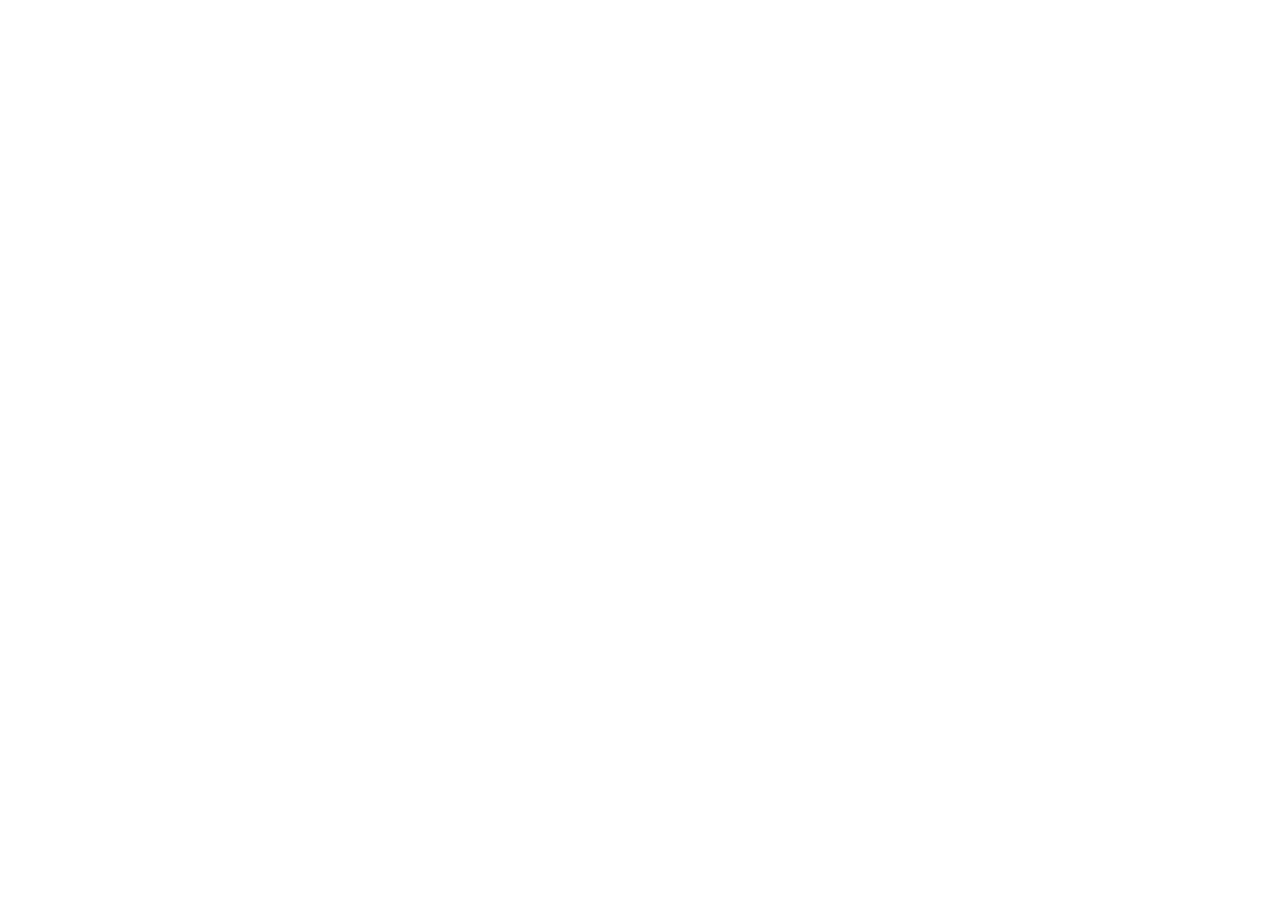
==== commit cf87a520: "Redirect this site to the FireSparkle.Studio website Privacy, support and copyright information for " ====
--- a/index.html
+++ b/index.html
@@ -1,165 +1,58 @@
 <!doctype html>
-<html lang="zh-Hant" data-page="home">
+<html lang="zh-Hant">
 <head>
-  <meta charset="utf-8">
-  <meta name="viewport" content="width=device-width, initial-scale=1">
-  <title>複利計算器-財務自由實現工具｜產品說明</title>
-  <meta name="description" content="市面上唯一能夠計算通膨、財務自由、借貸壓力與退休規劃的工具。">
-  <link rel="icon" type="image/png" href="assets/app-icon.png">
-  <link rel="preconnect" href="https://fonts.googleapis.com">
-  <link rel="preconnect" href="https://fonts.gstatic.com" crossorigin>
-  <link href="https://fonts.googleapis.com/css2?family=Playfair+Display:wght@600;700&family=Manrope:wght@400;500;600;700;800&display=swap" rel="stylesheet">
-  <link rel="stylesheet" href="styles.css">
+<meta charset="utf-8">
+<meta name="viewport" content="width=device-width, initial-scale=1, viewport-fit=cover">
+<title>複利計算器｜已搬到花火工作室官網</title>
+<meta name="description" content="《複利計算器》的隱私權政策、支援與聯絡資訊已搬到花火工作室 FireSparkle.Studio 官網。">
+<meta name="robots" content="noindex, follow">
+<link rel="canonical" href="https://firesparkle.com/app/compound-calculator/privacy/">
+<script>(function(){var b='https://firesparkle.com/app/compound-calculator/',k='privacy',r={},s=(location.search+location.hash).toLowerCase(),m=location.search.match(/[?&]lang=([A-Za-z-]+)/),l=m?m[1]:'',x={'pt-BR':'pt','zh-Hant':''};if(/copyright/.test(s))k='copyright';else if(/privacy/.test(s))k='privacy';else if(/support|contact/.test(s))k='support';else if(/terms/.test(s))k='terms';if(r[k])k=r[k];if(l in x)l=x[l];var u=k==='terms'?'https://www.apple.com/legal/internet-services/itunes/dev/stdeula/':b+(k==='privacy'?'privacy/':'support/')+(l?'?lang='+encodeURIComponent(l):'')+(k==='copyright'?'#copyright':'');window.__fsTarget=u;location.replace(u);})();</script>
+<meta http-equiv="refresh" content="0; url=https://firesparkle.com/app/compound-calculator/privacy/">
+<meta name="color-scheme" content="light dark">
+<meta name="theme-color" media="(prefers-color-scheme: light)" content="#f7f5f0">
+<meta name="theme-color" media="(prefers-color-scheme: dark)" content="#17161b">
+<link rel="icon" href="https://firesparkle.com/assets/brand/firesparkle-mark-112.png">
+<style>
+:root{--bg:#f7f5f0;--surface:#fffdf9;--ink:#1b1a1f;--ink-soft:#3f3d45;--muted:#726f78;--line:rgba(27,26,31,.12);--line-strong:rgba(27,26,31,.26);--accent:#9a7d49;--app:#634736;color-scheme:light}
+@media (prefers-color-scheme:dark){:root{--bg:#17161b;--surface:#1f1e24;--ink:#f1ede6;--ink-soft:#d8d4cc;--muted:#9b968f;--line:rgba(241,237,230,.12);--line-strong:rgba(241,237,230,.26);--accent:#c3a66f;--app:#f0d4a6;color-scheme:dark}}
+*{box-sizing:border-box}
+body{margin:0;min-height:100vh;display:grid;place-items:center;padding:32px 16px;background:var(--bg);color:var(--ink-soft);font-family:"Times New Roman",Tinos,Times,"Noto Serif TC","Songti TC",PMingLiU,serif;font-size:17px;line-height:1.8;letter-spacing:.01em;-webkit-font-smoothing:antialiased}
+main{width:100%;max-width:560px;background:var(--surface);border:1px solid var(--line);border-radius:6px;padding:34px 30px 24px;box-shadow:0 2px 4px rgba(27,26,31,.04),0 24px 48px -28px rgba(27,26,31,.28);position:relative}
+main::before{content:"";position:absolute;left:30px;top:-1px;width:72px;height:2px;background:var(--app)}
+a{color:inherit}
+.brand{display:inline-flex;align-items:center;gap:10px;color:var(--ink);text-decoration:none;font-size:15px;letter-spacing:.04em}
+.brand img{width:28px;height:28px}
+.brand b{font-weight:600}
+.app{display:flex;align-items:center;gap:16px;margin:26px 0 22px}
+.app img{width:64px;height:64px;flex:none;border-radius:22.37%;box-shadow:0 6px 16px -10px rgba(27,26,31,.35),inset 0 0 0 1px rgba(255,255,255,.18)}
+.eyebrow{display:flex;align-items:center;gap:10px;margin:0;font-size:12px;letter-spacing:.2em;text-transform:uppercase;color:var(--muted)}
+.eyebrow::before{content:"";width:22px;height:1px;background:var(--app);flex:none}
+.app strong{display:block;margin-top:4px;color:var(--ink);font-size:19px;font-weight:600;line-height:1.4}
+h1{margin:0 0 10px;color:var(--ink);font-size:clamp(23px,5vw,29px);font-weight:600;line-height:1.35}
+p{margin:0 0 10px}
+.en{color:var(--muted);font-size:15px;line-height:1.6}
+.button{display:inline-flex;align-items:center;gap:10px;min-height:46px;margin:16px 0 18px;padding:10px 22px;border:1px solid var(--ink);border-radius:3px;background:var(--ink);color:var(--bg);text-decoration:none;font-size:15px;letter-spacing:.03em}
+.button:hover{background:transparent;color:var(--ink)}
+.links{display:flex;flex-wrap:wrap;gap:6px 20px;font-size:15px}
+.links a{color:var(--ink);text-decoration:underline;text-underline-offset:5px;text-decoration-color:var(--line-strong)}
+.links a:hover{text-decoration-color:var(--app)}
+.mail{font-family:"Times New Roman",Tinos,Times,serif;direction:ltr}
+footer{display:flex;flex-wrap:wrap;justify-content:space-between;gap:6px;margin-top:22px;padding-top:16px;border-top:1px solid var(--line);font-size:13px;color:var(--muted);letter-spacing:.04em}
+:focus-visible{outline:2px solid var(--accent);outline-offset:4px}
+</style>
 </head>
 <body>
-  <div class="site-shell">
-    <header class="hero">
-      <nav class="topbar">
-        <a class="brand" href="./index.html">
-          <img src="assets/app-icon.png" alt="複利計算器-財務自由實現工具 App Icon" class="brand-icon">
-          <span data-i18n="brandName">複利計算器-財務自由實現工具</span>
-        </a>
-        <div class="topbar-actions">
-          <div class="lang-switcher" role="group" aria-label="Language switcher">
-            <button class="lang-btn active" type="button" data-lang="zh" aria-pressed="true">中</button>
-            <button class="lang-btn" type="button" data-lang="en" aria-pressed="false">EN</button>
-          </div>
-          <div class="nav-links">
-            <a href="./privacy.html" data-i18n="navPrivacy">隱私權政策</a>
-            <a href="./copyright.html" data-i18n="navCopyright">版權聲明</a>
-            <a href="./terms.html" data-i18n="navTerms">使用條款</a>
-            <a href="./contact.html" data-i18n="navContact">聯絡作者</a>
-          </div>
-        </div>
-      </nav>
-
-      <section class="hero-panel deluxe brand-hero">
-        <div class="brand-hero-copy">
-          <div class="eyebrow" data-i18n="heroEyebrow">財務自由實現工具</div>
-          <h1 data-i18n="heroTitle">把通膨、財務自由、借貸壓力與退休規劃整理進同一套工具裡</h1>
-          <p class="hero-copy" data-i18n="heroCopy">
-            複利計算器-財務自由實現工具以長期規劃為核心，把複利、通膨、財務自由、借貸壓力與退休規劃整理進同一套工具裡，幫你用更清楚的數字理解自己的規劃方向。
-          </p>
-          <div class="hero-highlights">
-            <span data-i18n="highlightOne">進階規劃</span>
-            <span data-i18n="highlightTwo">本機資料處理</span>
-            <span data-i18n="highlightThree">Apple 訂閱管理</span>
-          </div>
-          <div class="hero-actions">
-            <a class="button primary" href="./privacy.html" data-i18n="ctaPrivacy">查看隱私權政策</a>
-            <a class="button secondary" href="./terms.html" data-i18n="ctaTerms">查看使用條款</a>
-          </div>
-        </div>
-        <aside class="hero-aside">
-          <div class="market-panel">
-            <div class="market-panel-head">
-              <span class="market-panel-kicker" data-i18n="asideEyebrow">平台範圍</span>
-              <strong data-i18n="asideTitle">核心規劃模組</strong>
-            </div>
-            <div class="market-grid">
-              <div class="market-item">
-                <span class="market-label" data-i18n="asideMetricOneLabel">投資</span>
-                <strong data-i18n="asideMetricOneValue">複利成長</strong>
-              </div>
-              <div class="market-item">
-                <span class="market-label" data-i18n="asideMetricTwoLabel">FIRE</span>
-                <strong data-i18n="asideMetricTwoValue">情境規劃</strong>
-              </div>
-              <div class="market-item">
-                <span class="market-label" data-i18n="asideMetricThreeLabel">退休</span>
-                <strong data-i18n="asideMetricThreeValue">提領試算</strong>
-              </div>
-              <div class="market-item">
-                <span class="market-label" data-i18n="asideMetricFourLabel">貸款</span>
-                <strong data-i18n="asideMetricFourValue">風險比較</strong>
-              </div>
-            </div>
-            <p class="market-note" data-i18n="asideCopy">
-              適合需要在長期規劃前，先整理不同財務路徑與風險差異的使用者。
-            </p>
-          </div>
-        </aside>
-      </section>
-    </header>
-
-    <main class="content-grid content-grid-home">
-      <section class="card card-feature">
-        <div class="card-kicker" data-i18n="featureEyebrow">產品介紹</div>
-        <h2 data-i18n="featureTitle">一個讓長期財務規劃更清楚的工具</h2>
-        <p data-i18n="featureCopy">
-          複利計算器-財務自由實現工具提供投資複利、通膨換算、FIRE 規劃、退休試算與貸款分析，
-          幫你更快看懂數字、比較情境，並整理出適合自己的規劃方向。
-        </p>
-        <ul class="feature-list">
-          <li data-i18n="featureItemOne">以一致的輸入邏輯整理投資、退休與貸款分析</li>
-          <li data-i18n="featureItemTwo">用視覺化結果幫助你更快判讀重要數字</li>
-          <li data-i18n="featureItemThree">透過專業版比較不同情境與壓力測試結果</li>
-        </ul>
-      </section>
-
-      <section class="card metrics-card">
-        <div class="metric">
-          <span class="metric-label" data-i18n="metricOneLabel">主要功能</span>
-          <strong data-i18n="metricOneValue">投資、FIRE、退休、貸款</strong>
-        </div>
-        <div class="metric">
-          <span class="metric-label" data-i18n="metricTwoLabel">資料處理</span>
-          <strong data-i18n="metricTwoValue">以裝置本機計算為主</strong>
-        </div>
-        <div class="metric">
-          <span class="metric-label" data-i18n="metricThreeLabel">訂閱與付款</span>
-          <strong data-i18n="metricThreeValue">透過 Apple 訂閱與付款機制管理</strong>
-        </div>
-      </section>
-
-      <section class="card premium-card">
-        <div class="card-kicker" data-i18n="premiumEyebrow">專業版</div>
-        <h2 data-i18n="premiumTitle">進階比較、摘要整理與更深入的規劃分析</h2>
-        <p data-i18n="premiumCopy">
-          專業版適合需要反覆比較投資、FIRE、退休與貸款方案的使用者，協助你更快整理情境差異與重要觀察。
-        </p>
-        <div class="premium-tags">
-          <span data-i18n="premiumTagOne">情境比較</span>
-          <span data-i18n="premiumTagTwo">壓力測試</span>
-          <span data-i18n="premiumTagThree">摘要報告</span>
-        </div>
-      </section>
-
-      <section class="card legal-card-group">
-        <div class="card-kicker" data-i18n="linksEyebrow">支援與法務</div>
-        <div class="legal-grid">
-          <a class="legal-link-card" href="./privacy.html">
-            <span class="legal-link-title" data-i18n="linksPrivacy">隱私權政策</span>
-            <span class="legal-link-copy" data-i18n="linksPrivacyCopy">了解 App 如何處理你的資料與裝置上的設定。</span>
-          </a>
-          <a class="legal-link-card" href="./copyright.html">
-            <span class="legal-link-title" data-i18n="linksCopyright">版權聲明</span>
-            <span class="legal-link-copy" data-i18n="linksCopyrightCopy">查看內容使用方式、版權歸屬與授權說明。</span>
-          </a>
-          <a class="legal-link-card" href="./terms.html">
-            <span class="legal-link-title" data-i18n="linksTerms">使用條款</span>
-            <span class="legal-link-copy" data-i18n="linksTermsCopy">快速了解服務範圍、責任界線，以及專業版訂閱的基本條款。</span>
-          </a>
-          <a class="legal-link-card" href="./contact.html">
-            <span class="legal-link-title" data-i18n="linksContact">聯絡作者</span>
-            <span class="legal-link-copy" data-i18n="linksContactCopy">需要支援、回報問題或詢問產品內容時，可直接透過 email 聯繫。</span>
-          </a>
-        </div>
-      </section>
-
-      <section class="card note-card">
-        <div class="card-kicker" data-i18n="noteEyebrow">合規聲明</div>
-        <p data-i18n="noteCopy">
-          本網站提供的是產品與使用資訊，協助你了解複利計算器-財務自由實現工具如何運作，以及專業版訂閱如何由 Apple 管理。
-          網站內容不構成投資、保險、貸款或法律建議。
-        </p>
-      </section>
-    </main>
-
-    <footer class="site-footer">
-      <p data-i18n="footerCopy">© 2026 複利計算器-財務自由實現工具. All rights reserved.</p>
-    </footer>
-  </div>
-  <script src="script.js" defer></script>
+<main>
+<a class="brand" href="https://firesparkle.com/"><img src="https://firesparkle.com/assets/brand/firesparkle-mark-112.png" alt="" width="28" height="28"><span><b>花火工作室</b> FireSparkle.Studio</span></a>
+<div class="app"><img src="https://firesparkle.com/assets/apps/6756014104.jpg" alt="" width="64" height="64"><div><p class="eyebrow" lang="en">Compound Interest Calculator</p><strong>複利計算器-財務自由實現工具</strong></div></div>
+<h1>這個頁面已搬到花火工作室官網</h1>
+<p>《複利計算器》的隱私權政策、支援與聯絡資訊，現在都在花火工作室 FireSparkle.Studio 官網。正在為你開啟新頁面。</p>
+<p class="en" lang="en">This page has moved to the FireSparkle.Studio website. Opening the new page now.</p>
+<a class="button" id="continue" href="https://firesparkle.com/app/compound-calculator/privacy/">前往新頁面 Continue <span aria-hidden="true">→</span></a>
+<nav class="links" aria-label="複利計算器"><a href="https://firesparkle.com/app/compound-calculator/privacy/">隱私權政策 Privacy</a><a href="https://firesparkle.com/app/compound-calculator/support/">支援與聯絡 Support</a><a class="mail" href="mailto:firesparkle.studio@gmail.com">firesparkle.studio@gmail.com</a></nav>
+<footer><span>© 花火工作室 FireSparkle.Studio</span><a href="https://firesparkle.com/">firesparkle.com</a></footer>
+</main>
+<script>if(window.__fsTarget)document.getElementById('continue').href=window.__fsTarget;</script>
 </body>
 </html>
